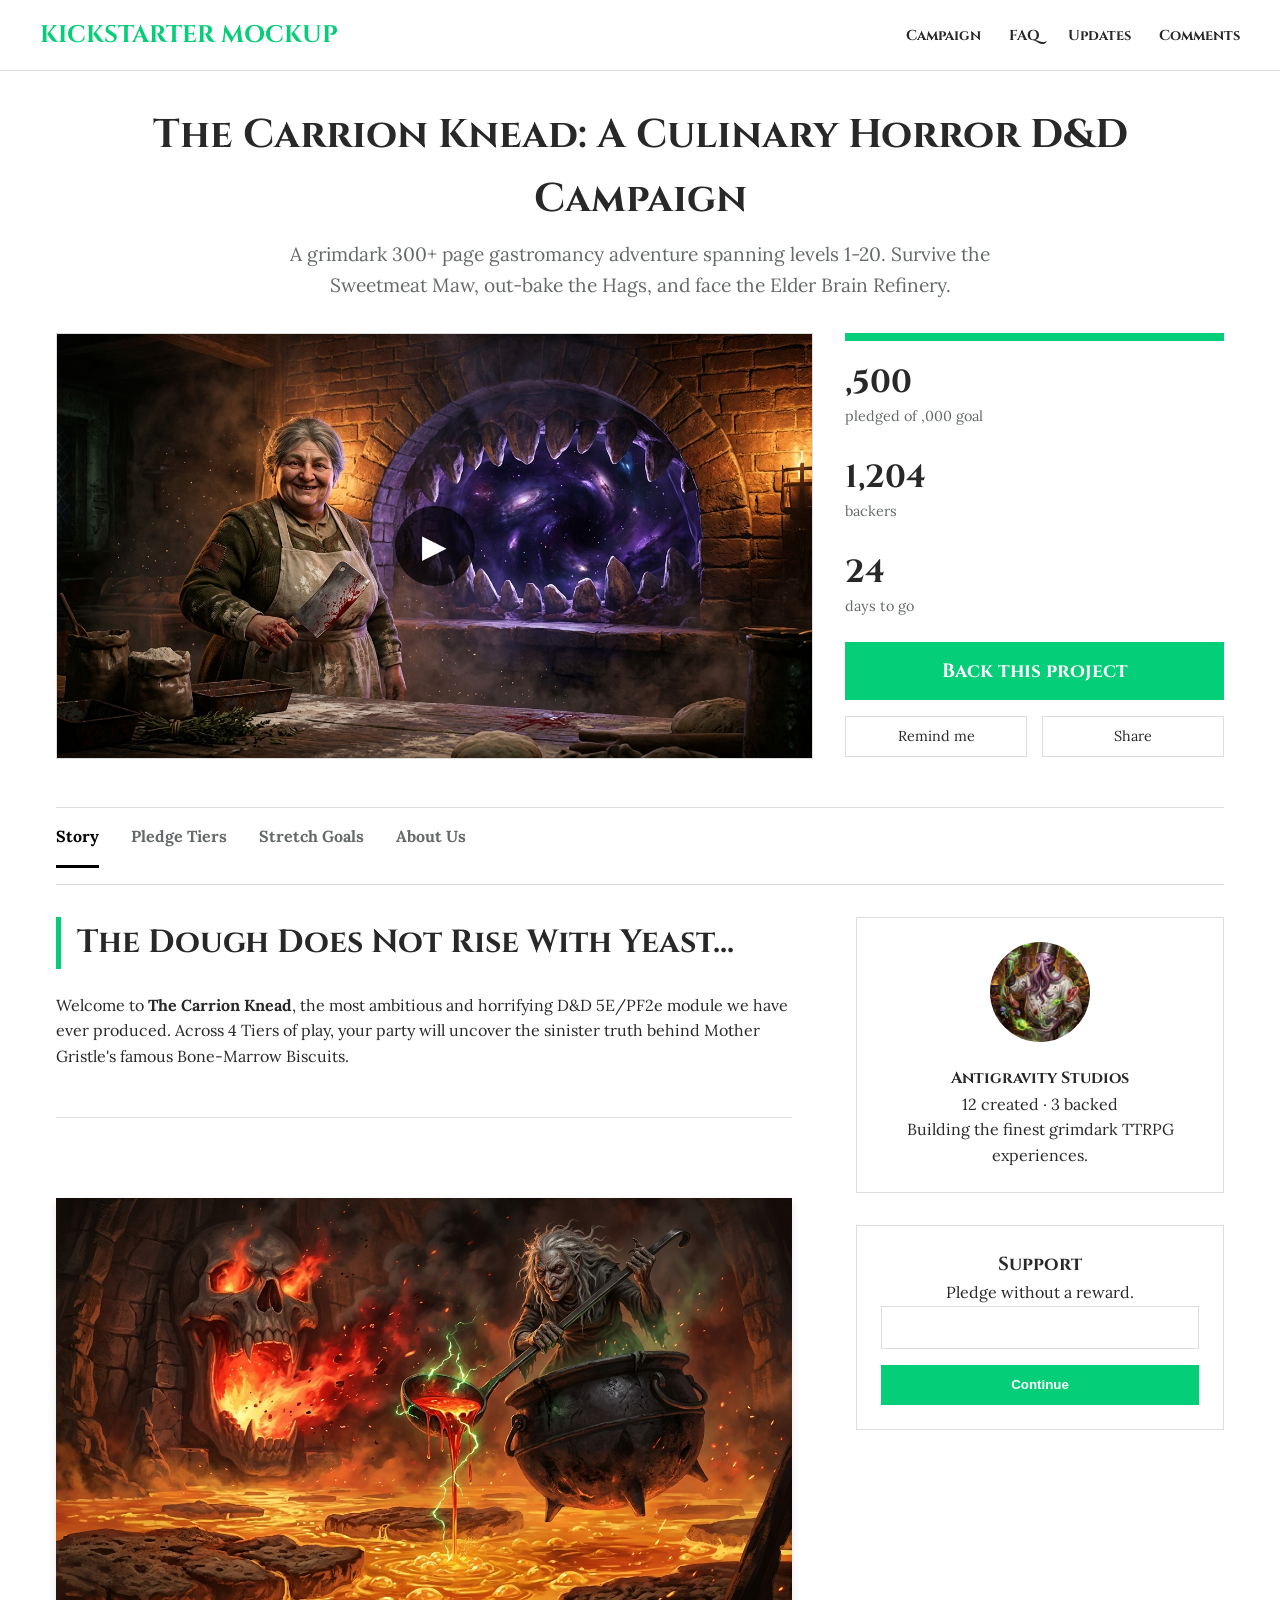
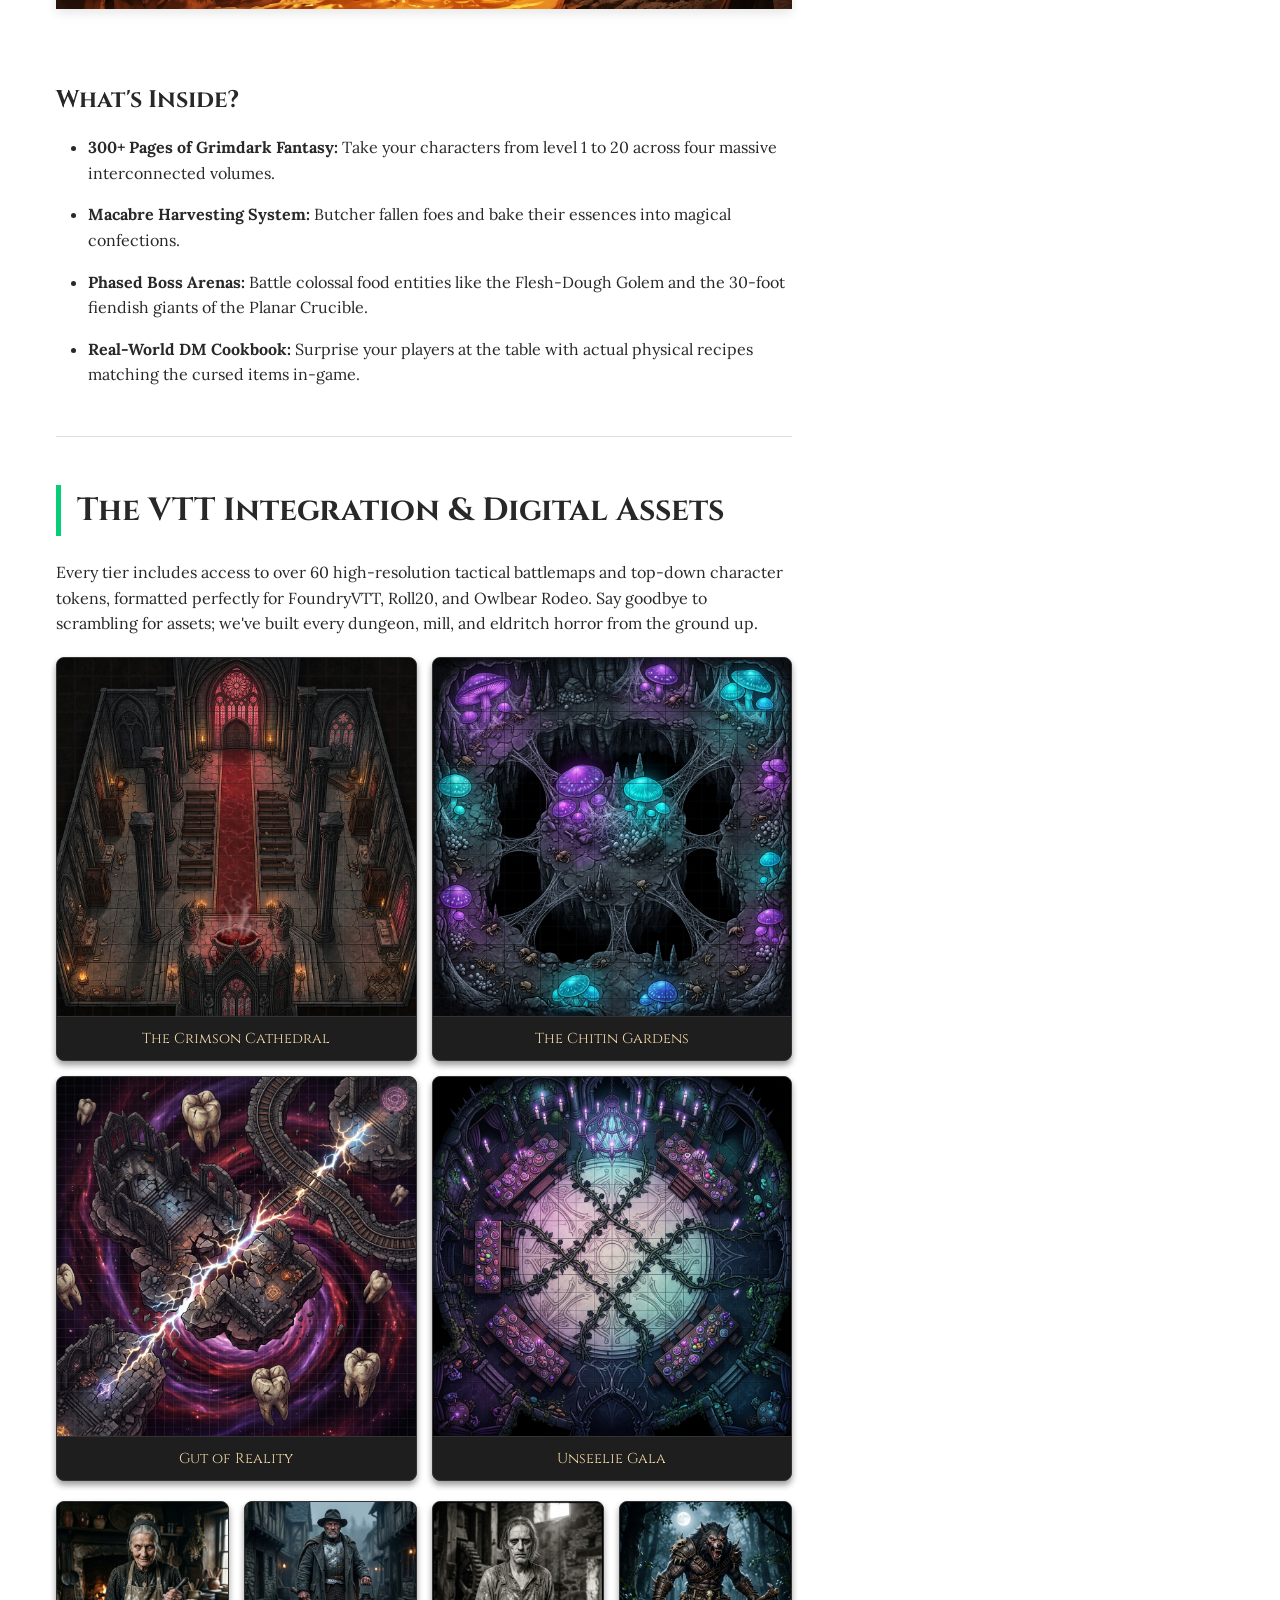
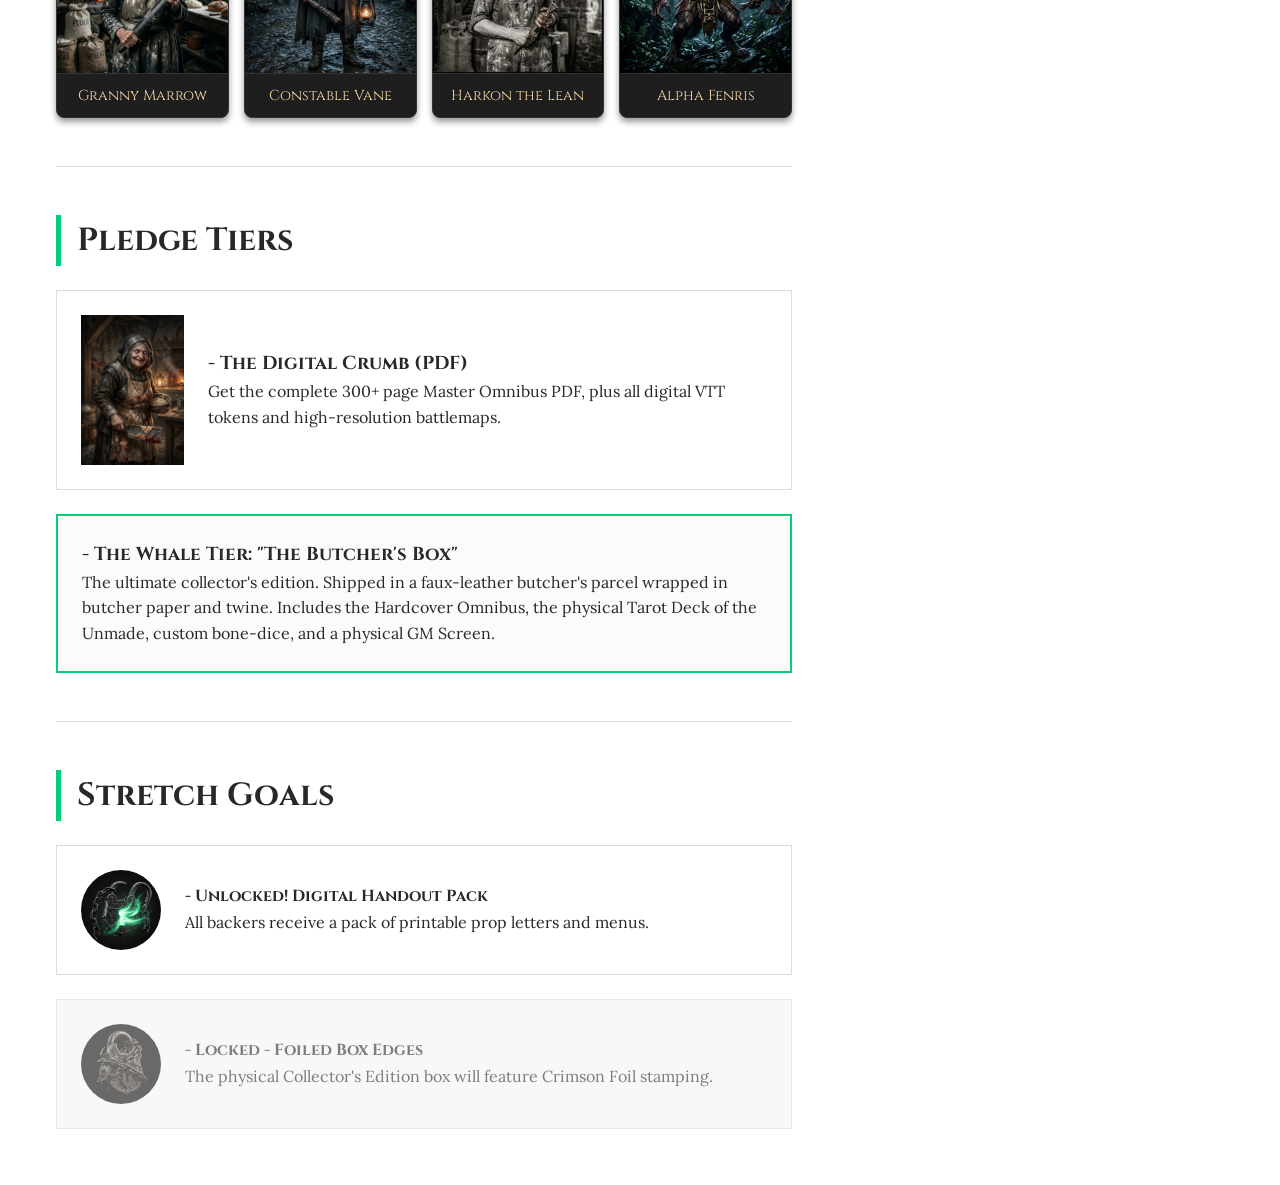
==== index.html @ c95f927c "Add VTT assets gallery and finalize Kickstarter mockup" ====
﻿<!DOCTYPE html>
<html lang="en">
<head>
    <meta charset="UTF-8">
    <meta name="viewport" content="width=device-width, initial-scale=1.0">
    <title>The Carrion Knead - Kickstarter</title>
    <link rel="stylesheet" href="styles.css">
    <link href="https://fonts.googleapis.com/css2?family=Cinzel:wght@700&family=Lora:ital,wght@0,400;0,700;1,400&display=swap" rel="stylesheet">
</head>
<body>
    <header class="ks-header">
        <div class="ks-nav">
            <span class="logo">KICKSTARTER MOCKUP</span>
            <div class="nav-links">
                <a href="#">Campaign</a>
                <a href="#">FAQ</a>
                <a href="#">Updates</a>
                <a href="#">Comments</a>
            </div>
        </div>
    </header>

    <main class="project-container">
        <section class="hero-section">
            <h1 class="project-title">The Carrion Knead: A Culinary Horror D&D Campaign</h1>
            <p class="project-subtitle">A grimdark 300+ page gastromancy adventure spanning levels 1-20. Survive the Sweetmeat Maw, out-bake the Hags, and face the Elder Brain Refinery.</p>
            
            <div class="hero-grid">
                <div class="video-placeholder">
                    <!-- The hero_banner acts as the video thumbnail -->
                    <div class="play-button">▶</div>
                </div>
                <div class="funding-stats">
                    <div class="stat-bar-container"><div class="stat-bar-fill"></div></div>
                    <h2>,500</h2>
                    <p class="pledged-text">pledged of ,000 goal</p>
                    
                    <h2>1,204</h2>
                    <p class="backers-text">backers</p>
                    
                    <h2>24</h2>
                    <p class="days-text">days to go</p>
                    
                    <button class="back-project-btn">Back this project</button>
                    
                    <div class="project-links">
                        <a href="#">Remind me</a>
                        <a href="#">Share</a>
                    </div>
                </div>
            </div>
        </section>

        <nav class="campaign-nav">
            <a href="#story" class="active">Story</a>
            <a href="#tiers">Pledge Tiers</a>
            <a href="#stretch-goals">Stretch Goals</a>
            <a href="#team">About Us</a>
        </nav>

        <section class="campaign-body" id="story">
            <div class="story-column">
                <h2 class="section-title">The Dough Does Not Rise With Yeast...</h2>
                <p>Welcome to <strong>The Carrion Knead</strong>, the most ambitious and horrifying D&D 5E/PF2e module we have ever produced. Across 4 Tiers of play, your party will uncover the sinister truth behind Mother Gristle's famous Bone-Marrow Biscuits.</p>
                
                <div class="divider"></div>
                
                <img src="assets/t3_granny_marrow_skull_oven.jpg" alt="Granny Marrow Skull Oven" class="campaign-image">
                
                <h3 class="subsection-title">What's Inside?</h3>
                <ul class="feature-list">
                    <li><strong>300+ Pages of Grimdark Fantasy:</strong> Take your characters from level 1 to 20 across four massive interconnected volumes.</li>
                    <li><strong>Macabre Harvesting System:</strong> Butcher fallen foes and bake their essences into magical confections.</li>
                    <li><strong>Phased Boss Arenas:</strong> Battle colossal food entities like the Flesh-Dough Golem and the 30-foot fiendish giants of the Planar Crucible.</li>
                    <li><strong>Real-World DM Cookbook:</strong> Surprise your players at the table with actual physical recipes matching the cursed items in-game.</li>
                </ul>

                
                <div class="divider"></div>
                
                <h2 class="section-title" id="vtt-assets">The VTT Integration & Digital Assets</h2>
                <p>Every tier includes access to over 60 high-resolution tactical battlemaps and top-down character tokens, formatted perfectly for FoundryVTT, Roll20, and Owlbear Rodeo. Say goodbye to scrambling for assets; we've built every dungeon, mill, and eldritch horror from the ground up.</p>
                
                <div class="vtt-gallery">
                    <div class="vtt-item">
                        <img src="assets/vtt_crimson_cathedral_battlemap.jpg" alt="Crimson Cathedral Map">
                        <p class="vtt-caption">The Crimson Cathedral</p>
                    </div>
                    <div class="vtt-item">
                        <img src="assets/vtt_chitin_gardens_battlemap.jpg" alt="Chitin Gardens Map">
                        <p class="vtt-caption">The Chitin Gardens</p>
                    </div>
                    <div class="vtt-item">
                        <img src="assets/vtt_gut_of_reality_map.jpg" alt="Gut of Reality Map">
                        <p class="vtt-caption">Gut of Reality</p>
                    </div>
                    <div class="vtt-item">
                        <img src="assets/vtt_unseelie_gala_map.jpg" alt="Unseelie Gala Map">
                        <p class="vtt-caption">Unseelie Gala</p>
                    </div>
                </div>
                
                <div class="vtt-gallery token-gallery">
                    <div class="vtt-item">
                        <img src="assets/vtt_token_granny_marrow.jpg" alt="Granny Marrow Token">
                        <p class="vtt-caption">Granny Marrow</p>
                    </div>
                    <div class="vtt-item">
                        <img src="assets/vtt_token_constable_vane.jpg" alt="Constable Vane Token">
                        <p class="vtt-caption">Constable Vane</p>
                    </div>
                    <div class="vtt-item">
                        <img src="assets/vtt_token_harkon_the_lean.jpg" alt="Harkon the Lean Token">
                        <p class="vtt-caption">Harkon the Lean</p>
                    </div>
                    <div class="vtt-item">
                        <img src="assets/vtt_token_alpha_fenris.jpg" alt="Alpha Fenris Token">
                        <p class="vtt-caption">Alpha Fenris</p>
                    </div>
                </div>

                <div class="divider"></div>
                
                <h2 class="section-title" id="tiers">Pledge Tiers</h2>
                
                <div class="tier-card">
                    <img src="assets/portrait_mother_gristle.jpg" alt="Tier 1" class="tier-image">
                    <div class="tier-content">
                        <h3> - The Digital Crumb (PDF)</h3>
                        <p>Get the complete 300+ page Master Omnibus PDF, plus all digital VTT tokens and high-resolution battlemaps.</p>
                    </div>
                </div>

                <div class="tier-card premium-tier">
                    <div class="tier-content">
                        <h3> - The Whale Tier: "The Butcher's Box"</h3>
                        <p>The ultimate collector's edition. Shipped in a faux-leather butcher's parcel wrapped in butcher paper and twine. Includes the Hardcover Omnibus, the physical Tarot Deck of the Unmade, custom bone-dice, and a physical GM Screen.</p>
                    </div>
                </div>
                
                <div class="divider"></div>

                <h2 class="section-title" id="stretch-goals">Stretch Goals</h2>
                <div class="stretch-goal unlocked">
                    <img src="assets/icon_padlock_unlocked.jpg" alt="Unlocked" class="sg-icon">
                    <div class="sg-text">
                        <h4> - Unlocked! Digital Handout Pack</h4>
                        <p>All backers receive a pack of printable prop letters and menus.</p>
                    </div>
                </div>
                <div class="stretch-goal locked">
                    <img src="assets/icon_padlock_locked.jpg" alt="Locked" class="sg-icon">
                    <div class="sg-text">
                        <h4> - Locked - Foiled Box Edges</h4>
                        <p>The physical Collector's Edition box will feature Crimson Foil stamping.</p>
                    </div>
                </div>

            </div>
            <div class="sidebar">
                <div class="creator-card">
                    <img src="assets/portrait_chef_qorlax.jpg" alt="Creator" class="creator-avatar">
                    <h4>Antigravity Studios</h4>
                    <p>12 created · 3 backed</p>
                    <p>Building the finest grimdark TTRPG experiences.</p>
                </div>
                <div class="support-card">
                    <h3>Support</h3>
                    <p>Pledge without a reward.</p>
                    <input type="text" placeholder="">
                    <button class="small-btn">Continue</button>
                </div>
            </div>
        </section>
    </main>
</body>
</html>
---- styles.css ----
:root {
    --ks-green: #05ce78;
    --ks-green-hover: #03a860;
    --text-main: #282828;
    --text-muted: #656969;
    --bg-light: #fbfbfa;
    --border-color: #dcdedd;
}

* {
    box-sizing: border-box;
    margin: 0;
    padding: 0;
}

body {
    font-family: 'Lora', serif;
    color: var(--text-main);
    background-color: #ffffff;
    line-height: 1.6;
}

h1, h2, h3, h4, .logo, .ks-nav a, .back-project-btn {
    font-family: 'Cinzel', serif;
}

/* Header */
.ks-header {
    border-bottom: 1px solid var(--border-color);
    padding: 1rem 2rem;
    background: #fff;
    position: sticky;
    top: 0;
    z-index: 100;
}

.ks-nav {
    display: flex;
    justify-content: space-between;
    align-items: center;
    max-width: 1200px;
    margin: 0 auto;
}

.logo {
    font-size: 1.5rem;
    font-weight: 700;
    color: var(--ks-green);
}

.nav-links a {
    text-decoration: none;
    color: var(--text-main);
    margin-left: 1.5rem;
    font-size: 0.9rem;
    font-weight: bold;
}

/* Project Hero */
.project-container {
    max-width: 1200px;
    margin: 2rem auto;
    padding: 0 1rem;
}

.project-title {
    font-size: 2.5rem;
    text-align: center;
    margin-bottom: 0.5rem;
}

.project-subtitle {
    font-size: 1.2rem;
    text-align: center;
    color: var(--text-muted);
    margin-bottom: 2rem;
    max-width: 800px;
    margin-left: auto;
    margin-right: auto;
}

.hero-grid {
    display: grid;
    grid-template-columns: 2fr 1fr;
    gap: 2rem;
    margin-bottom: 3rem;
}

.video-placeholder {
    background-image: url('assets/hero_banner_gristle.jpg');
    background-size: cover;
    background-position: center 20%;
    aspect-ratio: 16/9;
    position: relative;
    border: 1px solid var(--border-color);
}

.play-button {
    position: absolute;
    top: 50%;
    left: 50%;
    transform: translate(-50%, -50%);
    background: rgba(0,0,0,0.7);
    color: white;
    width: 80px;
    height: 80px;
    border-radius: 50%;
    display: flex;
    justify-content: center;
    align-items: center;
    font-size: 2rem;
    cursor: pointer;
}

.stat-bar-container {
    width: 100%;
    height: 8px;
    background: #e6e6e6;
    margin-bottom: 1rem;
}

.stat-bar-fill {
    width: 100%;
    height: 100%;
    background: var(--ks-green);
}

.funding-stats h2 {
    font-size: 2rem;
    margin-bottom: -0.2rem;
}

.funding-stats p {
    color: var(--text-muted);
    margin-bottom: 1.5rem;
    font-size: 0.9rem;
}

.back-project-btn {
    width: 100%;
    padding: 1rem;
    background: var(--ks-green);
    color: white;
    border: none;
    font-size: 1.2rem;
    font-weight: bold;
    cursor: pointer;
    margin-bottom: 1rem;
    transition: background 0.2s;
}

.back-project-btn:hover {
    background: var(--ks-green-hover);
}

.project-links {
    display: flex;
    justify-content: space-between;
}
.project-links a {
    padding: 0.5rem 1rem;
    border: 1px solid var(--border-color);
    text-decoration: none;
    color: var(--text-main);
    font-size: 0.9rem;
    width: 48%;
    text-align: center;
}

/* Campaign Body */
.campaign-nav {
    border-top: 1px solid var(--border-color);
    border-bottom: 1px solid var(--border-color);
    padding: 1rem 0;
    margin-bottom: 2rem;
    display: flex;
    gap: 2rem;
}

.campaign-nav a {
    text-decoration: none;
    color: var(--text-muted);
    font-weight: bold;
    font-size: 1rem;
}

.campaign-nav a.active {
    color: black;
    border-bottom: 3px solid black;
    padding-bottom: 1rem;
}

.campaign-body {
    display: grid;
    grid-template-columns: 2fr 1fr;
    gap: 4rem;
}

.section-title {
    font-size: 2rem;
    margin-bottom: 1.5rem;
    border-left: 5px solid var(--ks-green);
    padding-left: 1rem;
}

.subsection-title {
    font-size: 1.5rem;
    margin: 2rem 0 1rem;
}

.campaign-image {
    width: 100%;
    margin: 2rem 0;
    box-shadow: 0 4px 10px rgba(0,0,0,0.1);
}

.divider {
    height: 1px;
    background: var(--border-color);
    margin: 3rem 0;
}

.feature-list {
    margin-left: 2rem;
    margin-bottom: 2rem;
}
.feature-list li {
    margin-bottom: 1rem;
}

/* Tiers and Goals */
.tier-card, .stretch-goal {
    border: 1px solid var(--border-color);
    padding: 1.5rem;
    margin-bottom: 1.5rem;
    display: flex;
    gap: 1.5rem;
    align-items: center;
}

.premium-tier {
    border: 2px solid var(--ks-green);
    background: var(--bg-light);
}

.tier-image {
    width: 150px;
    height: 150px;
    object-fit: cover;
}

.sg-icon {
    width: 80px;
    height: 80px;
    object-fit: cover;
    border-radius: 50%;
}

.stretch-goal.locked {
    opacity: 0.6;
    background: #f5f5f5;
}

/* Sidebar */
.creator-card, .support-card {
    border: 1px solid var(--border-color);
    padding: 1.5rem;
    margin-bottom: 2rem;
    text-align: center;
}

.creator-avatar {
    width: 100px;
    height: 100px;
    border-radius: 50%;
    object-fit: cover;
    margin-bottom: 1rem;
}

.support-card input {
    width: 100%;
    padding: 0.8rem;
    margin-bottom: 1rem;
    border: 1px solid var(--border-color);
}

.small-btn {
    width: 100%;
    padding: 0.8rem;
    background: var(--ks-green);
    color: white;
    border: none;
    font-weight: bold;
    cursor: pointer;
}
.vtt-gallery {
    display: grid;
    grid-template-columns: repeat(2, 1fr);
    gap: 15px;
    margin-top: 20px;
    margin-bottom: 20px;
}

.token-gallery {
    grid-template-columns: repeat(4, 1fr);
}

.vtt-item {
    background: #1e1e1e;
    border: 1px solid #333;
    border-radius: 8px;
    overflow: hidden;
    text-align: center;
    box-shadow: 0 4px 6px rgba(0, 0, 0, 0.4);
}

.vtt-item img {
    width: 100%;
    height: auto;
    display: block;
    border-bottom: 1px solid #333;
    transition: transform 0.3s ease;
}

.vtt-item:hover img {
    transform: scale(1.05);
}

.vtt-caption {
    padding: 10px;
    font-size: 0.9em;
    color: #f4d9a6;
    margin: 0;
    font-family: 'Cinzel', serif;
}
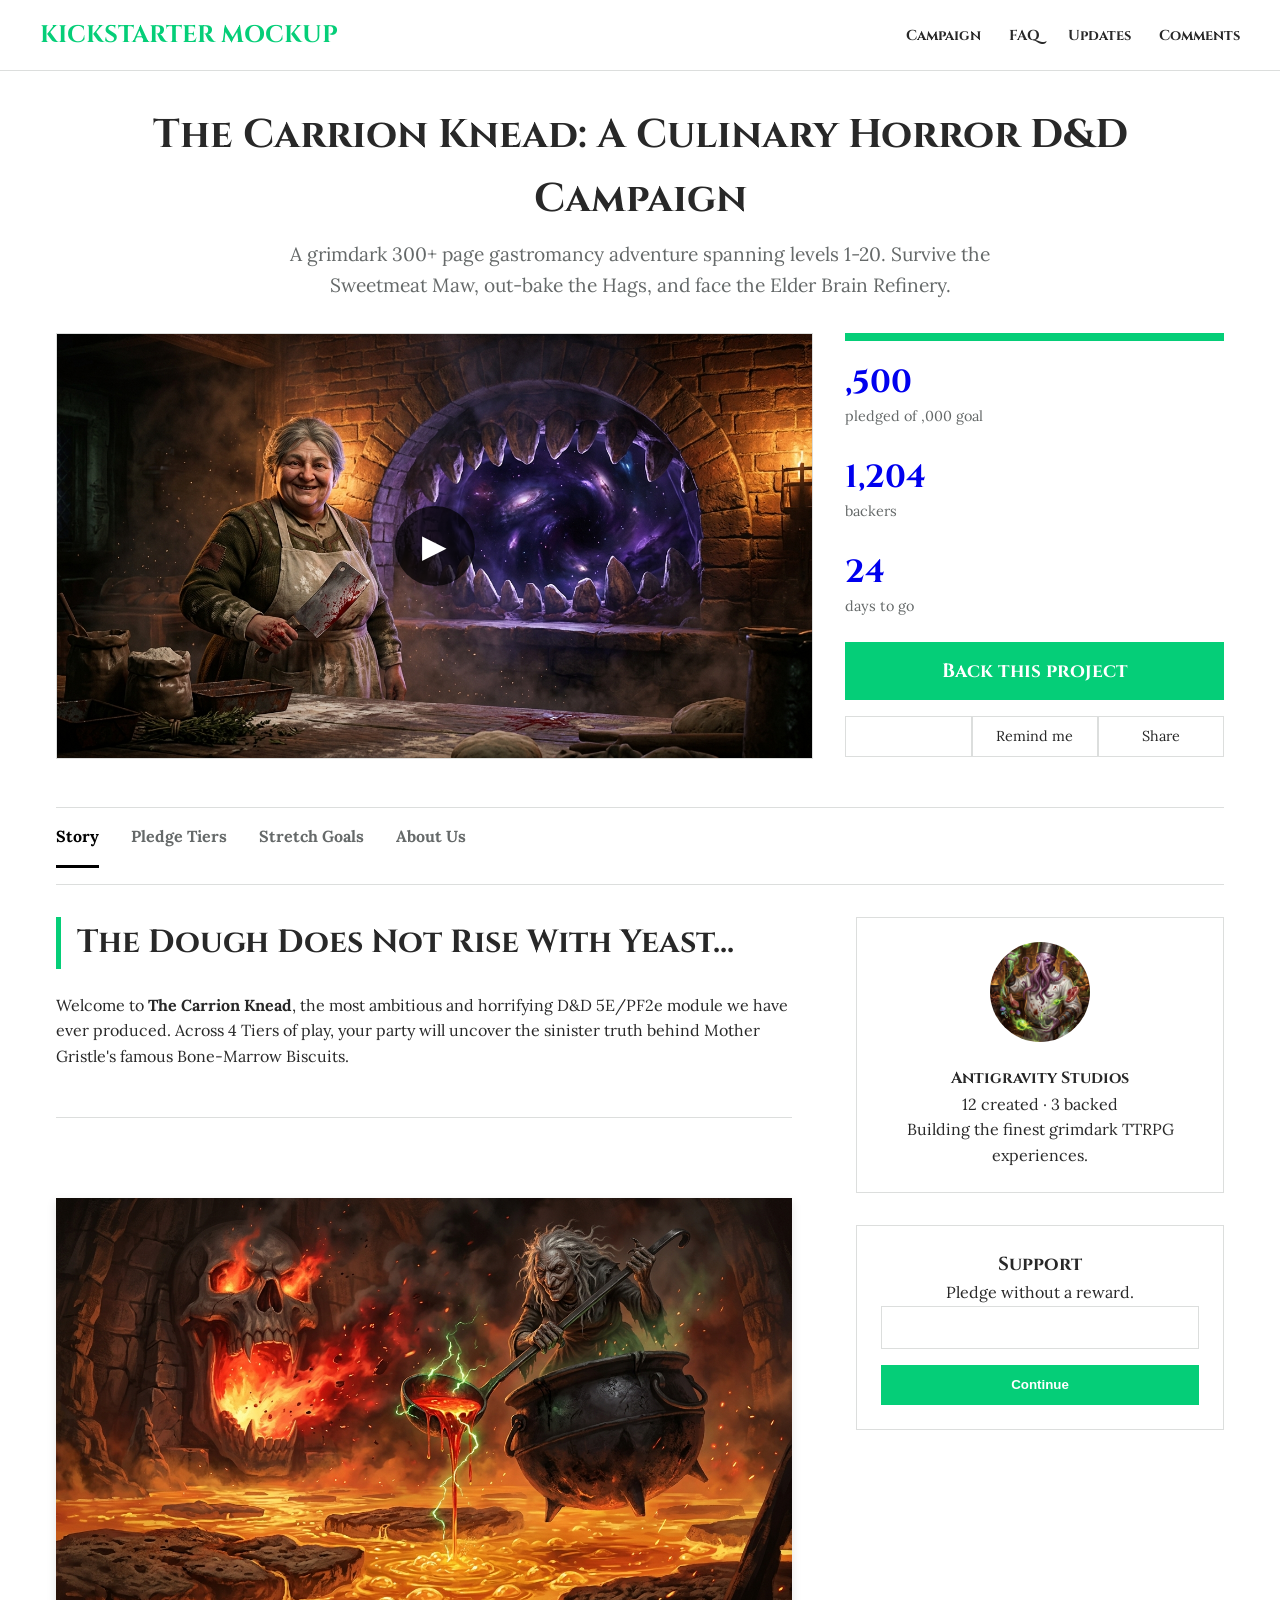
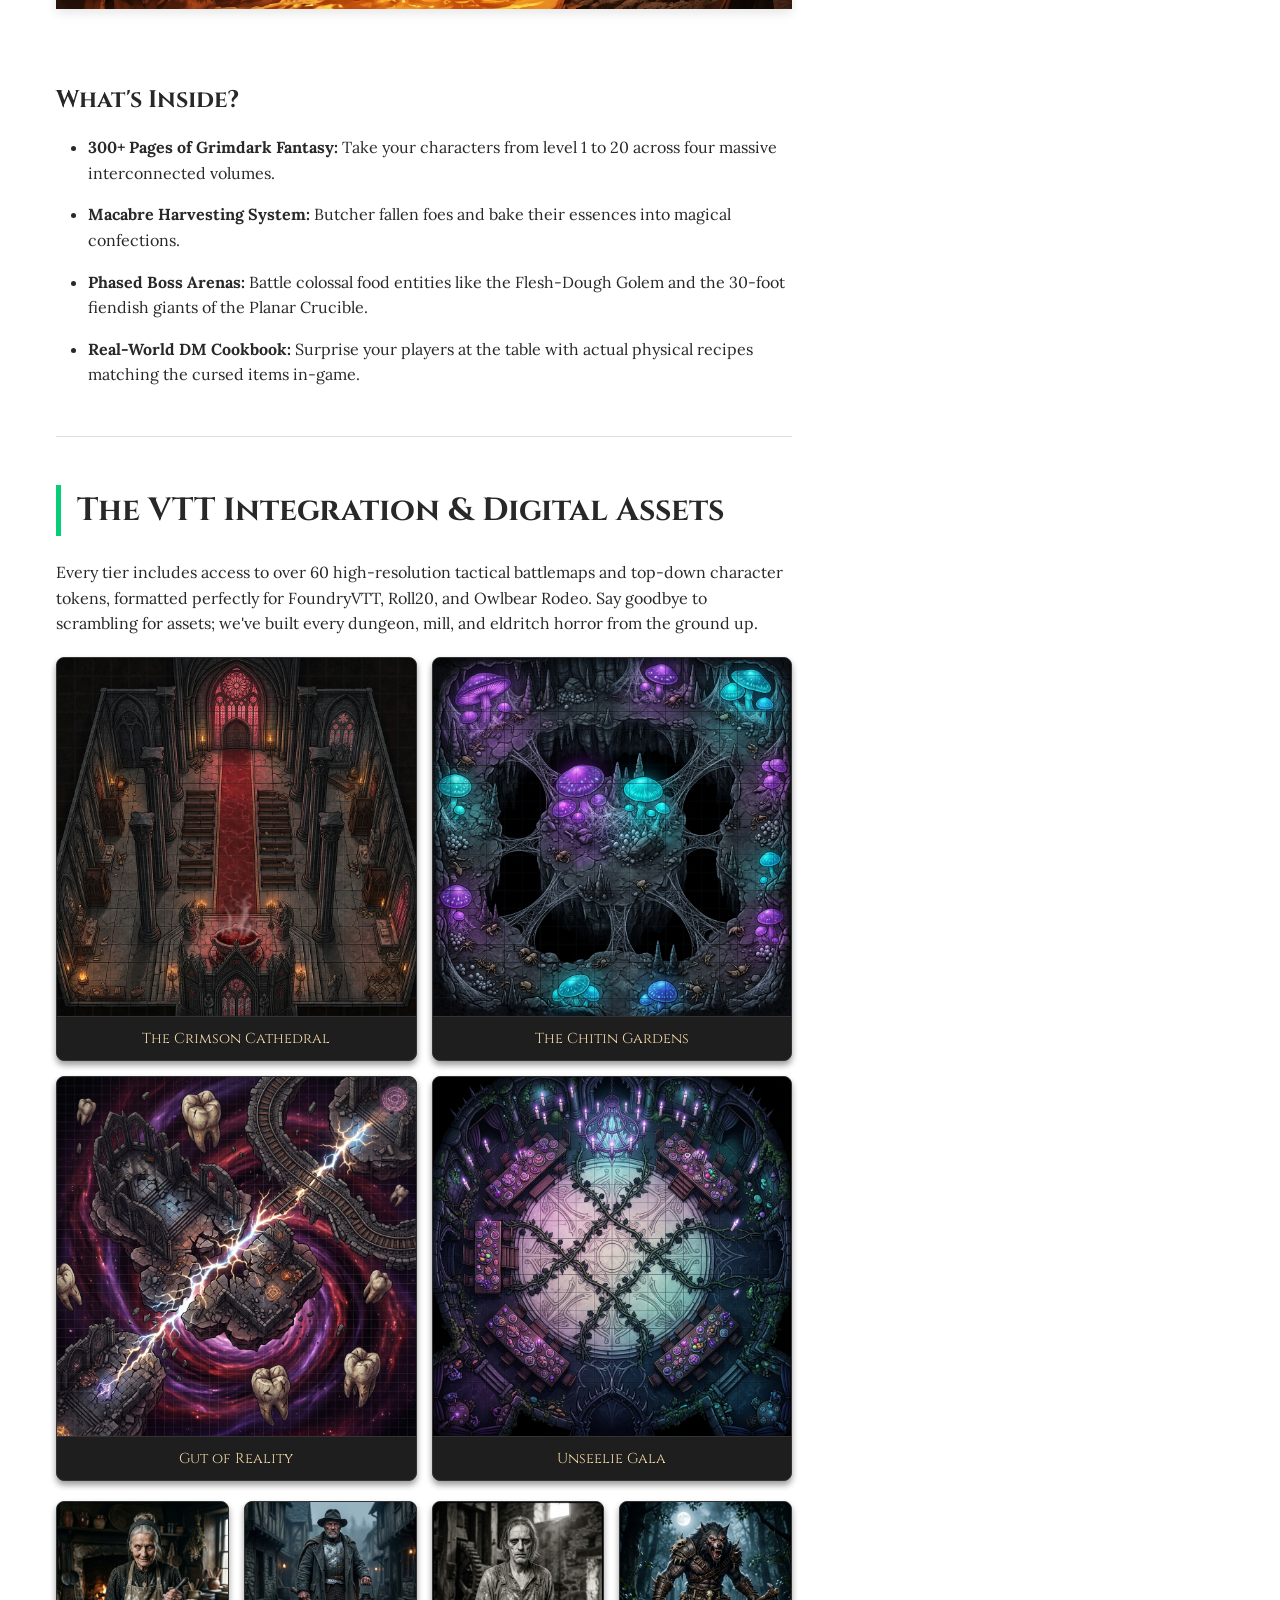
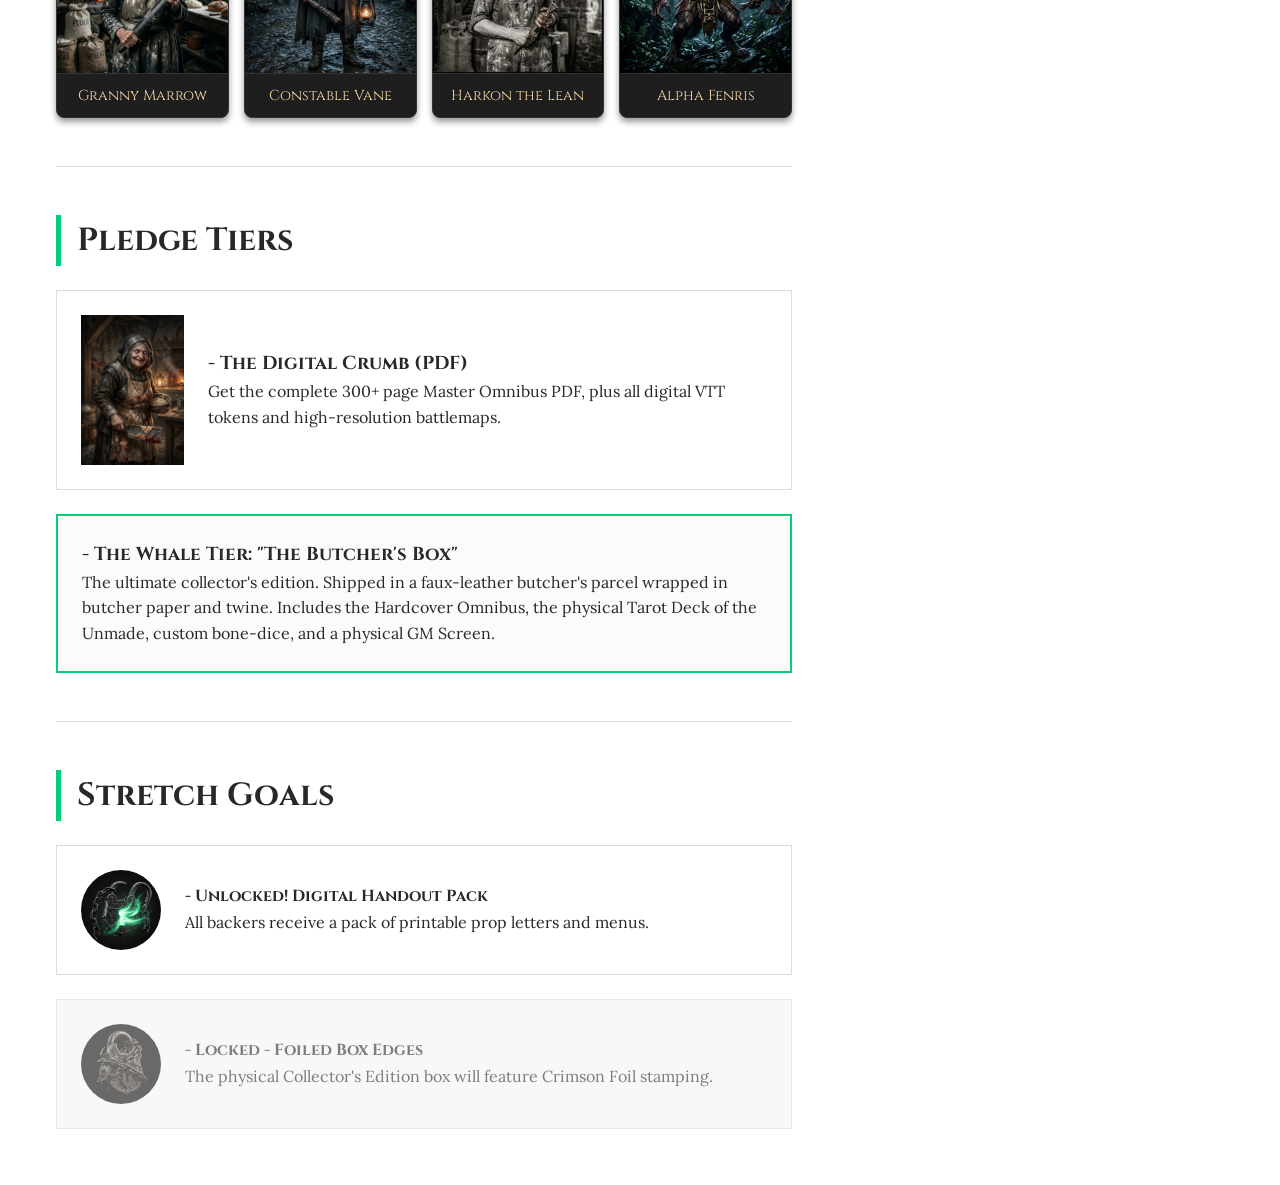
==== commit 9739f4b4: "Add animated web-based pitch trailer" ====
--- a/index.html
+++ b/index.html
@@ -26,7 +26,7 @@
             <p class="project-subtitle">A grimdark 300+ page gastromancy adventure spanning levels 1-20. Survive the Sweetmeat Maw, out-bake the Hags, and face the Elder Brain Refinery.</p>
             
             <div class="hero-grid">
-                <div class="video-placeholder">
+                <a href="trailer.html" style="text-decoration:none;"><div class="video-placeholder">
                     <!-- The hero_banner acts as the video thumbnail -->
                     <div class="play-button">▶</div>
                 </div>
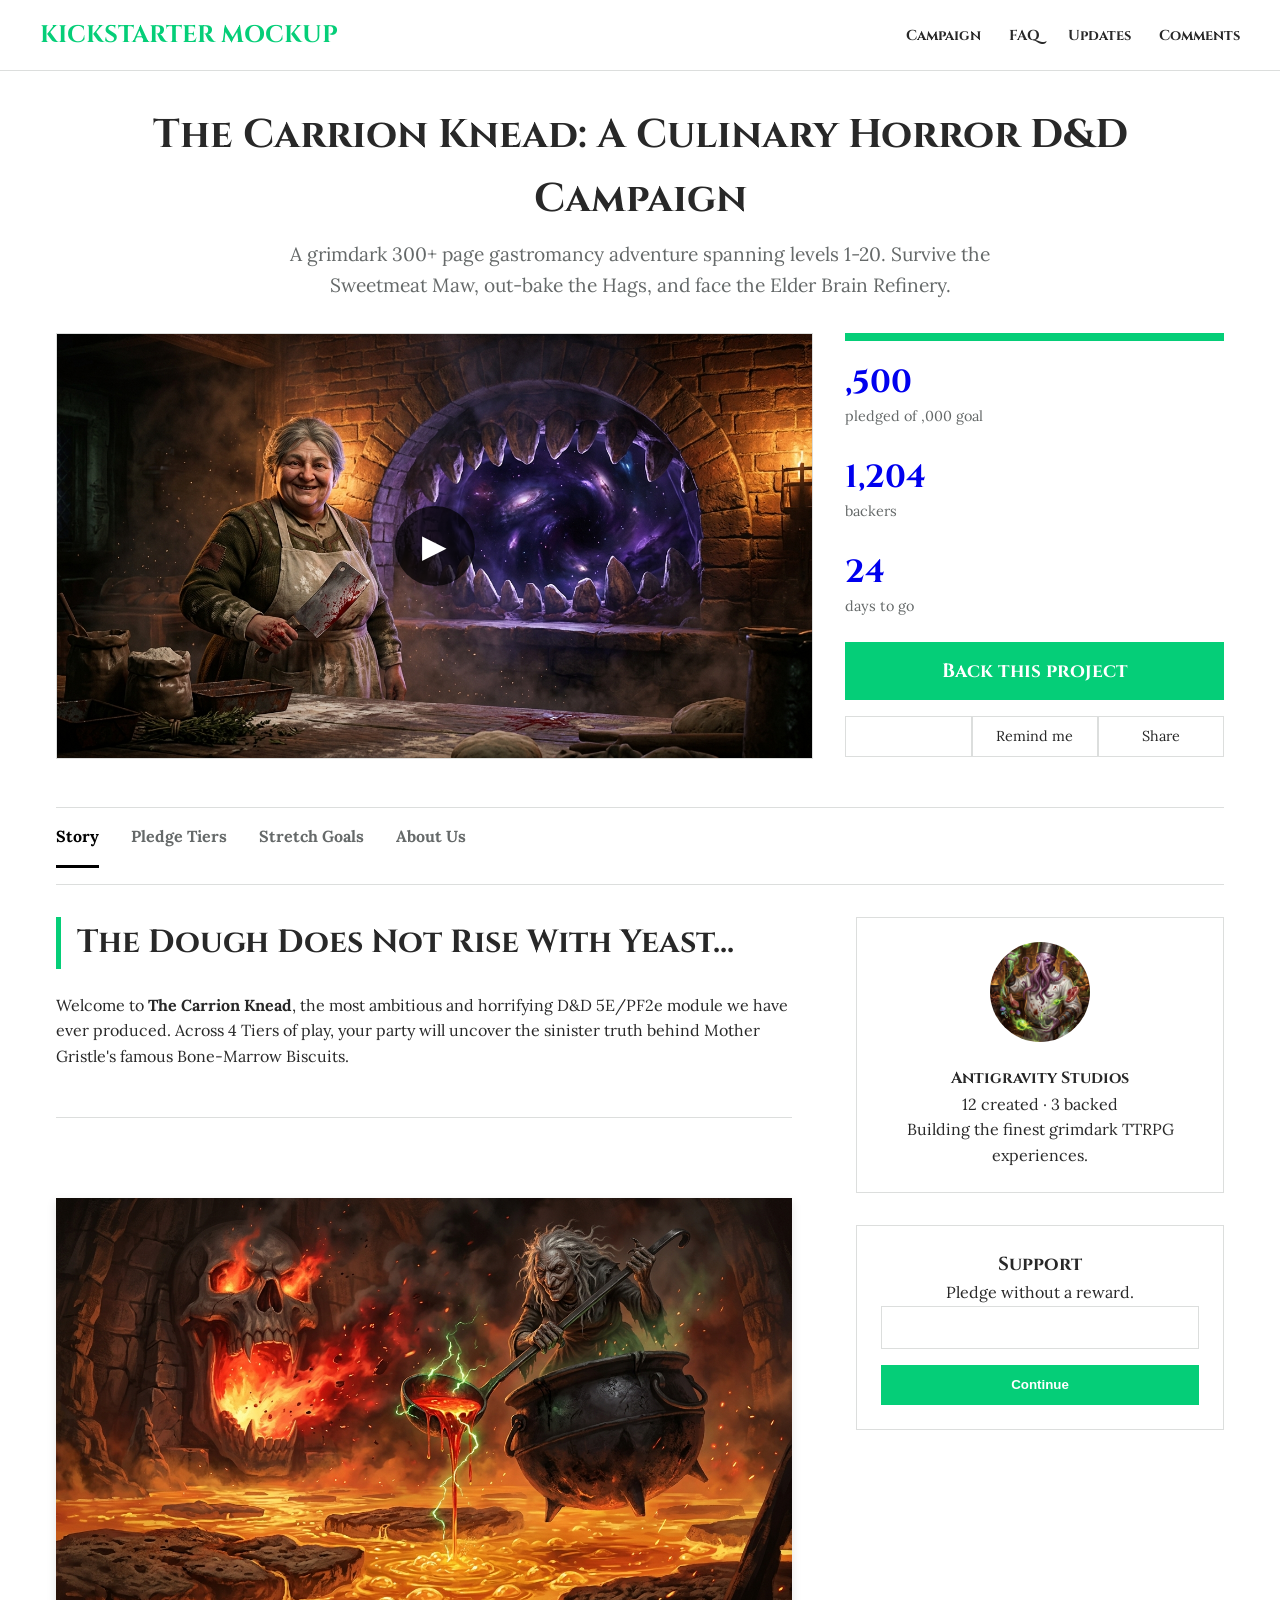
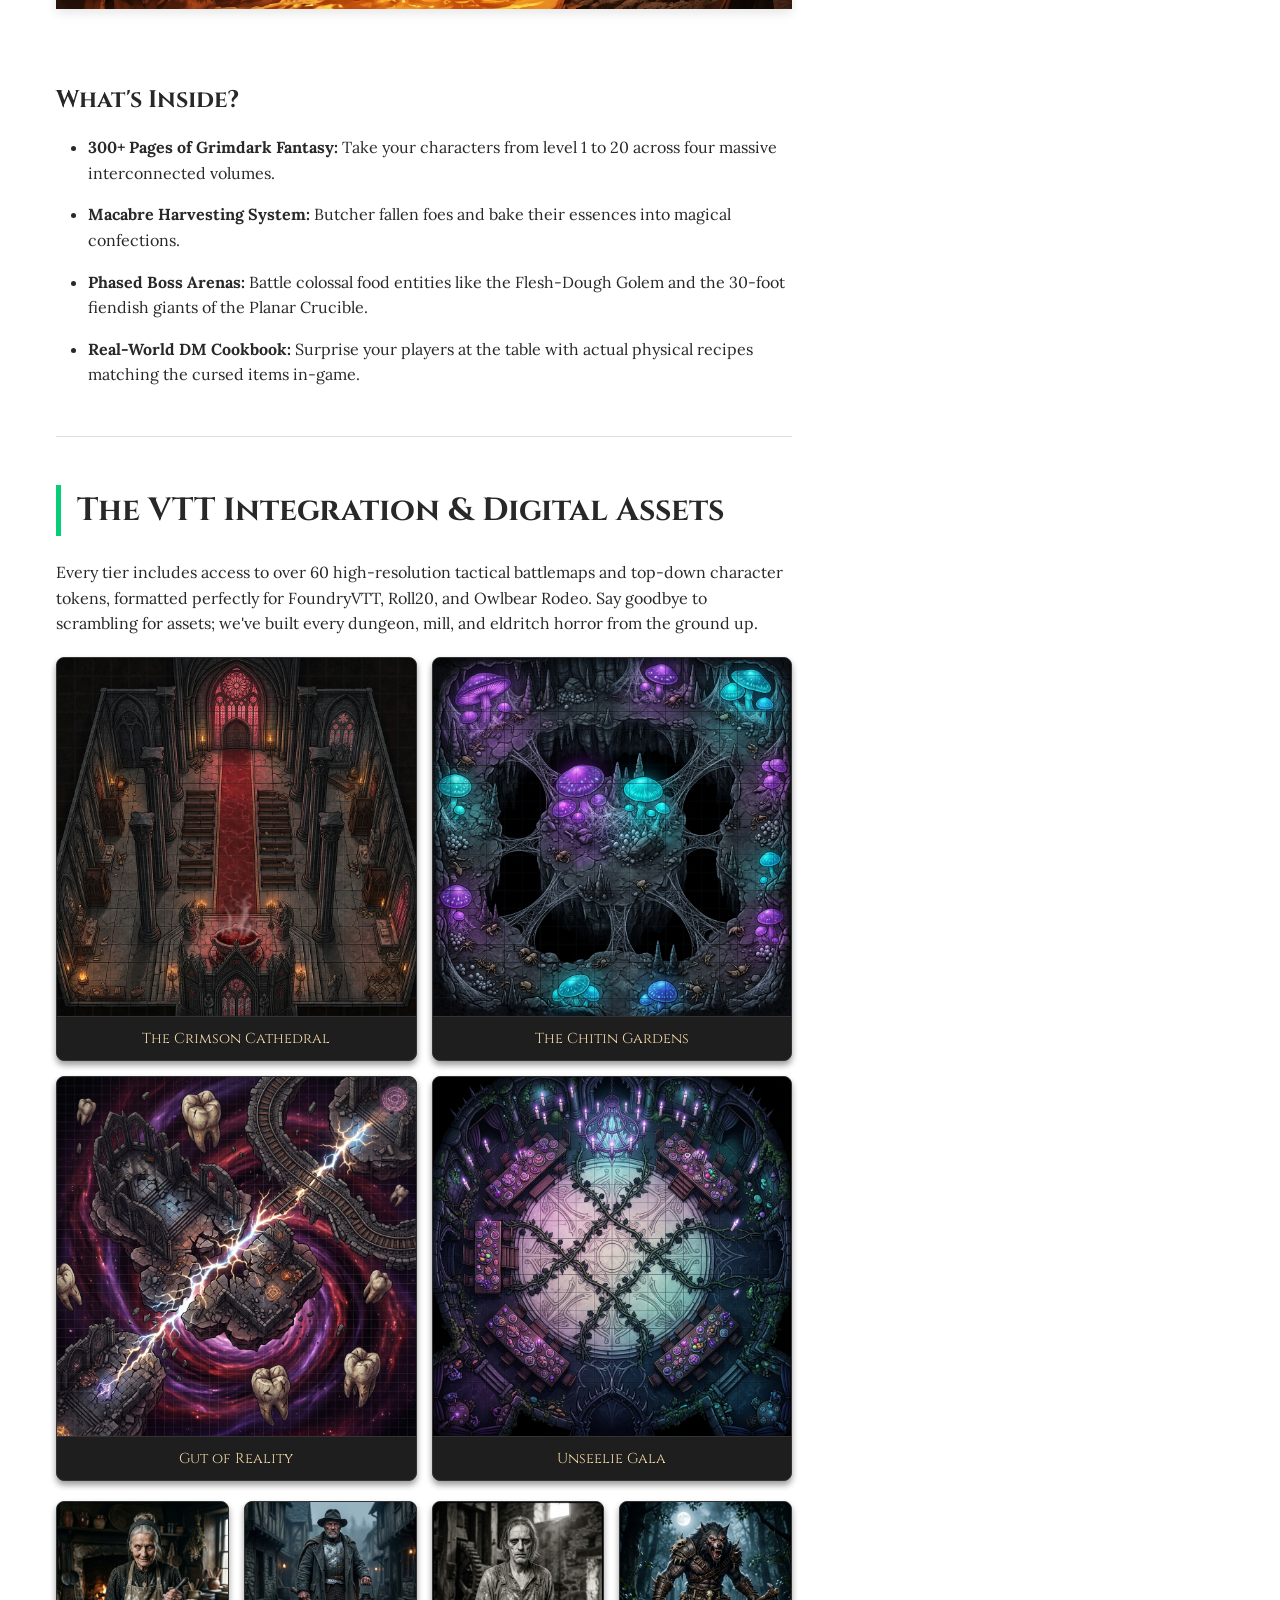
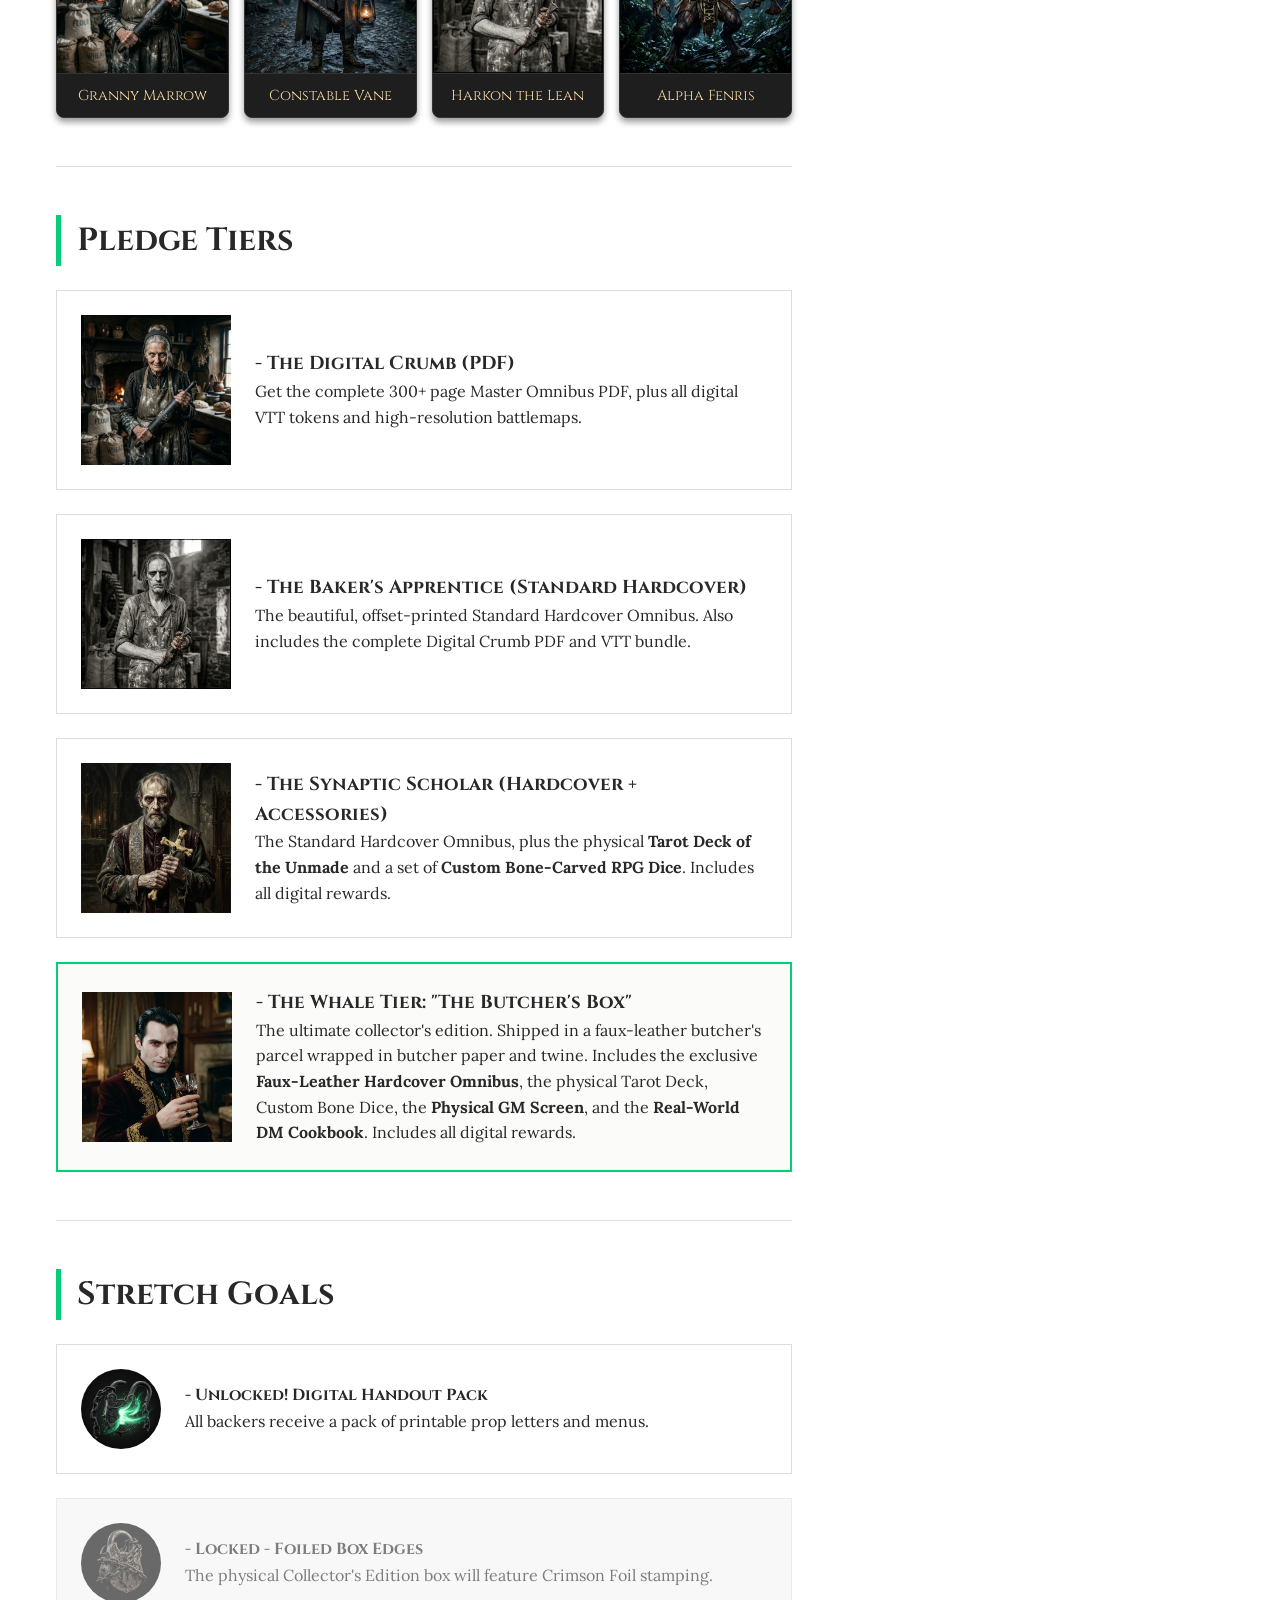
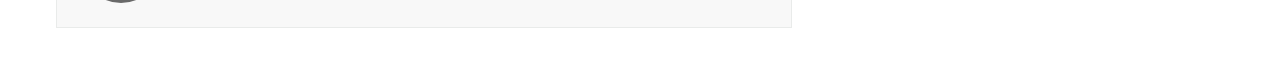
==== commit ca1bd891: "Flesh out physical reward tiers and associate token art" ====
--- a/index.html
+++ b/index.html
@@ -124,17 +124,34 @@
                 <h2 class="section-title" id="tiers">Pledge Tiers</h2>
                 
                 <div class="tier-card">
-                    <img src="assets/portrait_mother_gristle.jpg" alt="Tier 1" class="tier-image">
+                    <img src="assets/vtt_token_granny_marrow.jpg" alt="Tier 1" class="tier-image">
                     <div class="tier-content">
                         <h3> - The Digital Crumb (PDF)</h3>
                         <p>Get the complete 300+ page Master Omnibus PDF, plus all digital VTT tokens and high-resolution battlemaps.</p>
                     </div>
                 </div>
 
+                <div class="tier-card">
+                    <img src="assets/vtt_token_harkon_the_lean.jpg" alt="Tier 2" class="tier-image">
+                    <div class="tier-content">
+                        <h3> - The Baker's Apprentice (Standard Hardcover)</h3>
+                        <p>The beautiful, offset-printed Standard Hardcover Omnibus. Also includes the complete Digital Crumb PDF and VTT bundle.</p>
+                    </div>
+                </div>
+
+                <div class="tier-card">
+                    <img src="assets/vtt_token_father_theobald.jpg" alt="Tier 3" class="tier-image">
+                    <div class="tier-content">
+                        <h3> - The Synaptic Scholar (Hardcover + Accessories)</h3>
+                        <p>The Standard Hardcover Omnibus, plus the physical <strong>Tarot Deck of the Unmade</strong> and a set of <strong>Custom Bone-Carved RPG Dice</strong>. Includes all digital rewards.</p>
+                    </div>
+                </div>
+
                 <div class="tier-card premium-tier">
+                    <img src="assets/vtt_token_baron_cassian_vael.jpg" alt="Tier 4" class="tier-image">
                     <div class="tier-content">
                         <h3> - The Whale Tier: "The Butcher's Box"</h3>
-                        <p>The ultimate collector's edition. Shipped in a faux-leather butcher's parcel wrapped in butcher paper and twine. Includes the Hardcover Omnibus, the physical Tarot Deck of the Unmade, custom bone-dice, and a physical GM Screen.</p>
+                        <p>The ultimate collector's edition. Shipped in a faux-leather butcher's parcel wrapped in butcher paper and twine. Includes the exclusive <strong>Faux-Leather Hardcover Omnibus</strong>, the physical Tarot Deck, Custom Bone Dice, the <strong>Physical GM Screen</strong>, and the <strong>Real-World DM Cookbook</strong>. Includes all digital rewards.</p>
                     </div>
                 </div>
                 
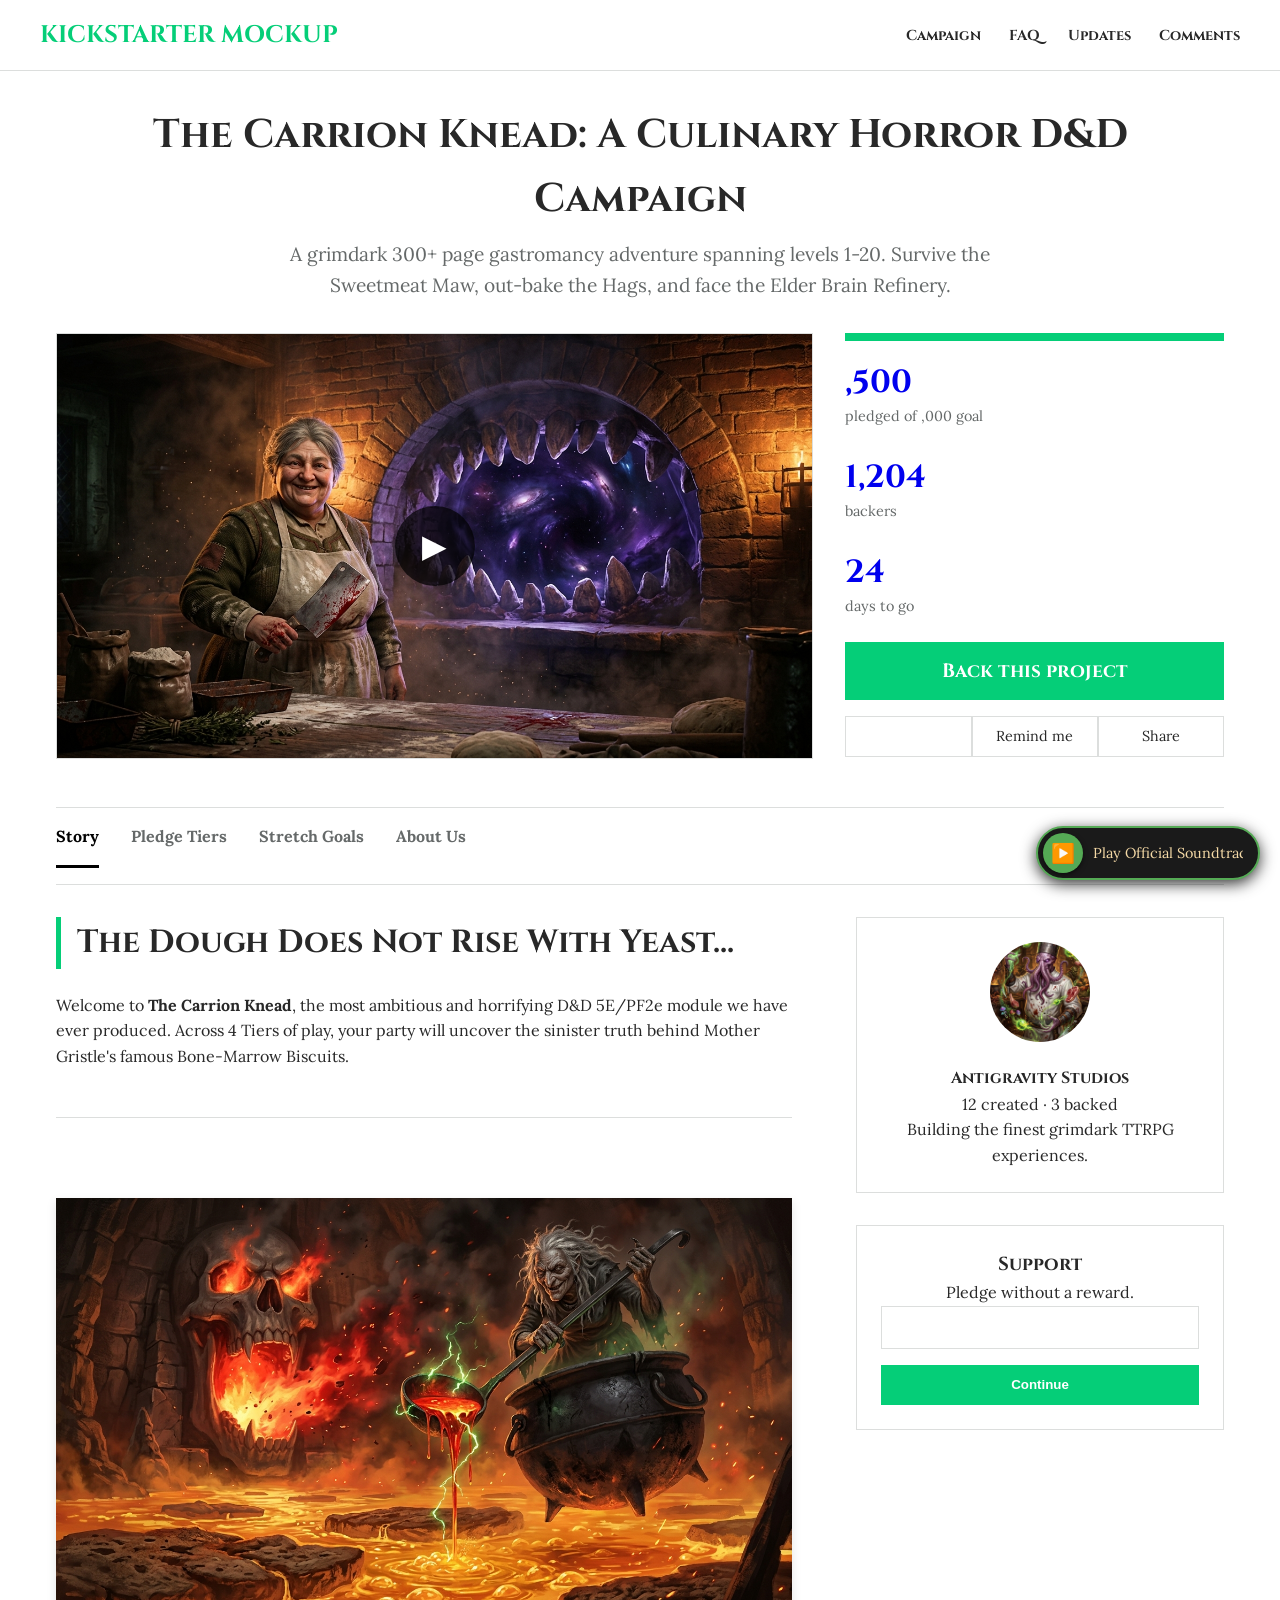
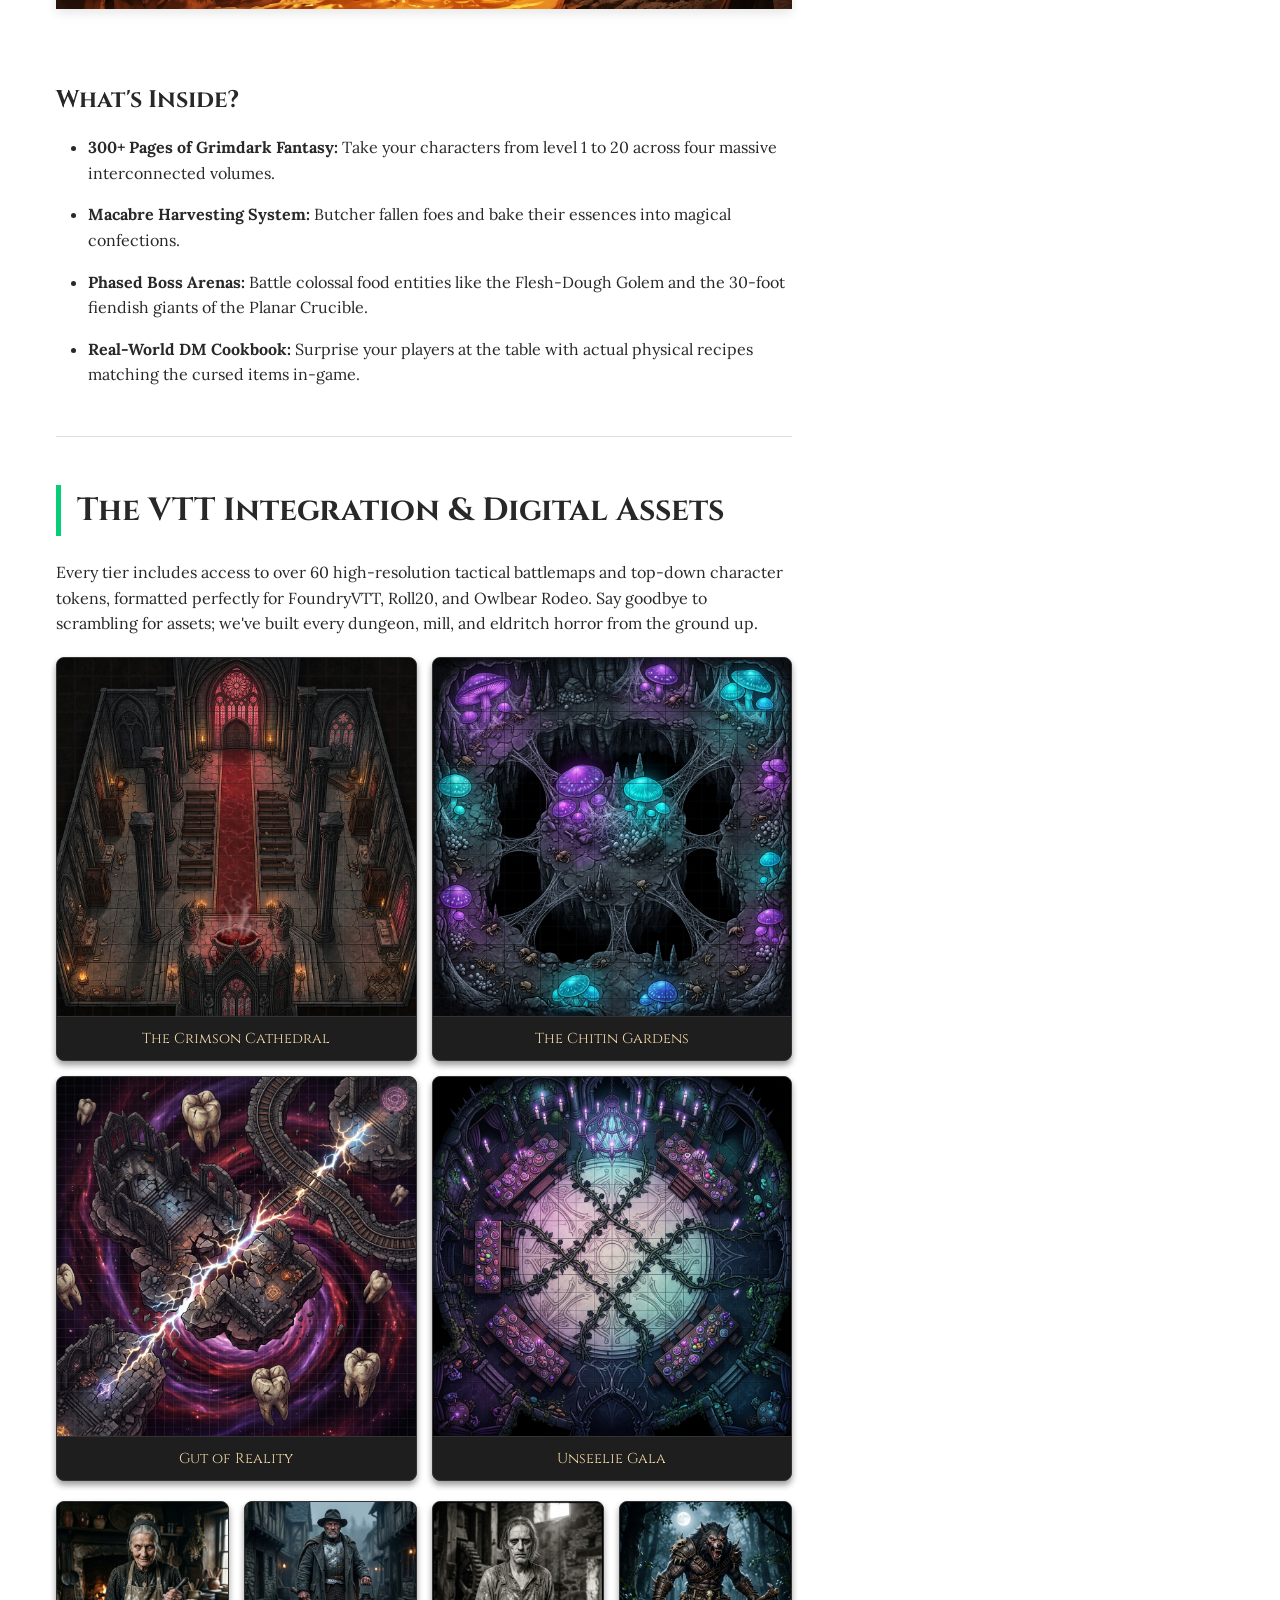
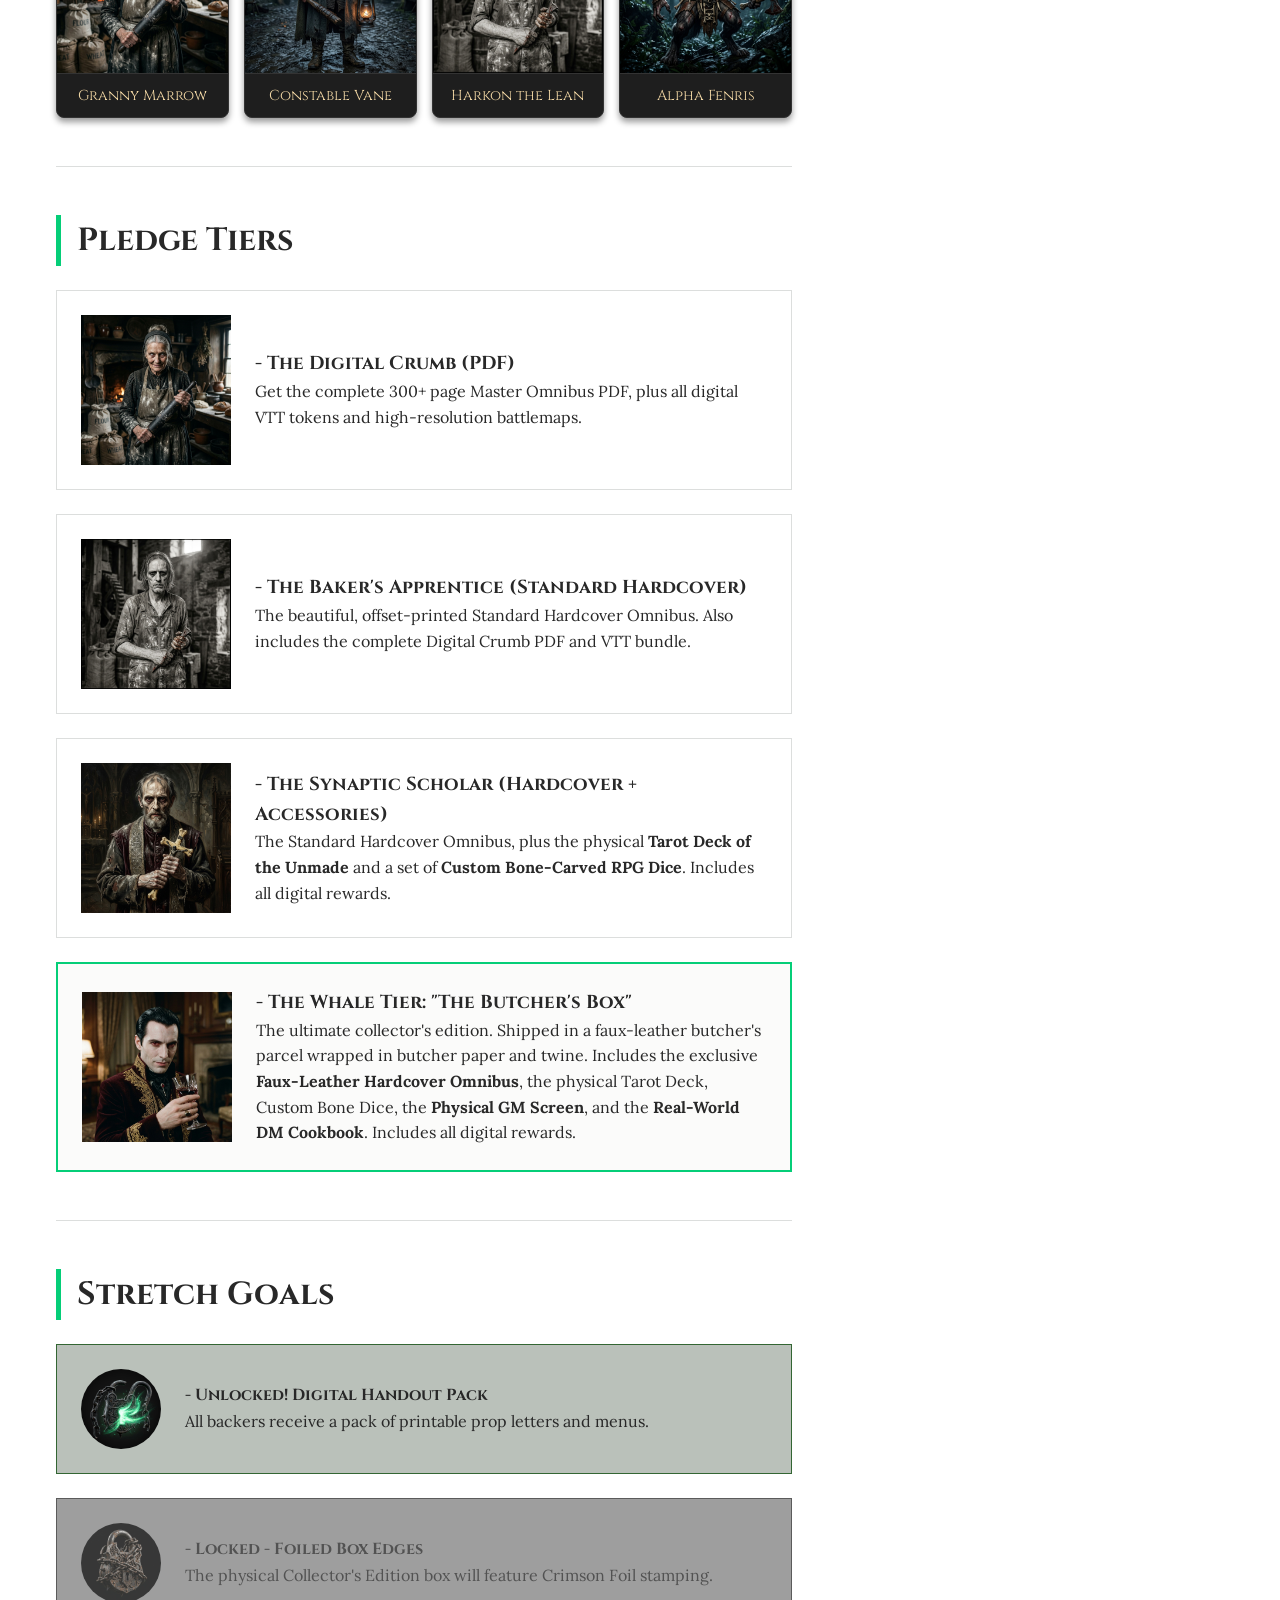
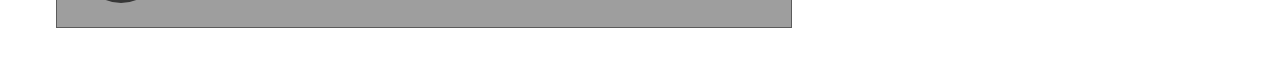
==== commit 7f5526ed: "Add persistent global looping audio player to mock-up" ====
--- a/index.html
+++ b/index.html
@@ -190,5 +190,57 @@
             </div>
         </section>
     </main>
+
+    <!-- STICKY GLOBAL AUDIO PLAYER -->
+    <div id="sticky-audio-player">
+        <button id="global-play-btn">▶️</button>
+        <div class="scrolling-text-container">
+            <span id="now-playing-text">Play Official Soundtrack</span>
+        </div>
+    </div>
+
+    <script>
+        const playlist = [
+            { title: "Don't Eat The Bard", src: "assets/dont_eat_the_bard.mp3" },
+            { title: "Mistress of the Hearth", src: "assets/mistress_of_the_hearth.mp3" },
+            { title: "Yeast of Burden", src: "assets/yeast_of_burden.mp3" }
+        ];
+        
+        let currentTrack = 0;
+        const globalAudio = new Audio(playlist[currentTrack].src);
+        const playBtn = document.getElementById('global-play-btn');
+        const nowPlaying = document.getElementById('now-playing-text');
+        
+        globalAudio.addEventListener('ended', () => {
+            currentTrack++;
+            if (currentTrack >= playlist.length) {
+                currentTrack = 0; // Loop back to the beginning
+            }
+            globalAudio.src = playlist[currentTrack].src;
+            globalAudio.play().catch(e => console.log(e));
+            updateText();
+        });
+
+        function updateText() {
+            nowPlaying.innerText = "🎵 Now Playing: " + playlist[currentTrack].title;
+        }
+
+        playBtn.addEventListener('click', () => {
+            if (globalAudio.paused) {
+                // If it's the first time playing, make sure source is correct
+                if (!globalAudio.src.includes(playlist[currentTrack].src)) {
+                    globalAudio.src = playlist[currentTrack].src;
+                }
+                globalAudio.play();
+                playBtn.innerHTML = '⏸️';
+                updateText();
+            } else {
+                globalAudio.pause();
+                playBtn.innerHTML = '▶️';
+                nowPlaying.innerText = "🔇 Paused";
+            }
+        });
+    </script>
 </body>
+
 </html>
--- a/styles.css
+++ b/styles.css
@@ -333,3 +333,129 @@
     margin: 0;
     font-family: 'Cinzel', serif;
 }
+.sg-badge {
+    display: flex;
+    align-items: center;
+    justify-content: center;
+    width: 80px;
+    height: 80px;
+    border-radius: 50%;
+    font-weight: bold;
+    font-size: 1.1rem;
+    flex-shrink: 0;
+    text-align: center;
+    font-family: 'Cinzel', serif;
+}
+.sg-unlocked {
+    background: #1c331c;
+    color: #8cff8c;
+    border: 2px solid #336633;
+    box-shadow: 0 0 15px rgba(51, 102, 51, 0.4);
+}
+.sg-locked {
+    background: #111;
+    color: #666;
+    border: 2px solid #333;
+}
+.stretch-goal.unlocked {
+    background: rgba(28, 51, 28, 0.3);
+    border-color: #336633;
+}
+.stretch-goal.locked {
+    background: rgba(17, 17, 17, 0.5);
+    border-color: #333;
+    opacity: 0.8;
+}
+.audio-gallery {
+    display: flex;
+    flex-direction: column;
+    gap: 15px;
+    margin-top: 20px;
+    margin-bottom: 20px;
+}
+.audio-track {
+    background: #1a1a1a;
+    padding: 15px;
+    border: 1px solid #333;
+    border-radius: 8px;
+    box-shadow: 0 4px 6px rgba(0,0,0,0.3);
+}
+.audio-track h4 {
+    margin-top: 0;
+    margin-bottom: 10px;
+    color: #f4d9a6;
+    font-family: 'Cinzel', serif;
+    font-size: 1.1rem;
+}
+.audio-track audio {
+    width: 100%;
+    height: 40px;
+    outline: none;
+    border-radius: 4px;
+}
+audio::-webkit-media-controls-panel {
+    background-color: #333;
+}
+audio::-webkit-media-controls-play-button,
+audio::-webkit-media-controls-current-time-display,
+audio::-webkit-media-controls-time-remaining-display,
+audio::-webkit-media-controls-timeline,
+audio::-webkit-media-controls-volume-slider {
+    filter: invert(1);
+}
+#sticky-audio-player {
+    position: fixed;
+    bottom: 20px;
+    right: 20px;
+    background: #1a1a1a;
+    border: 2px solid #55aa55;
+    border-radius: 50px;
+    padding: 5px 15px 5px 5px;
+    display: flex;
+    align-items: center;
+    gap: 10px;
+    z-index: 10000;
+    box-shadow: 0 4px 15px rgba(0,0,0,0.8);
+    font-family: 'Lora', serif;
+    color: #f4d9a6;
+    max-width: 250px;
+}
+
+#global-play-btn {
+    background: #55aa55;
+    color: white;
+    border: none;
+    border-radius: 50%;
+    width: 40px;
+    height: 40px;
+    font-size: 1.2rem;
+    cursor: pointer;
+    display: flex;
+    justify-content: center;
+    align-items: center;
+    box-shadow: 0 2px 5px rgba(0,0,0,0.5);
+    transition: background 0.2s;
+    margin: 0;
+    padding: 0;
+}
+
+#global-play-btn:hover {
+    background: #448844;
+}
+
+.scrolling-text-container {
+    overflow: hidden;
+    white-space: nowrap;
+    width: 150px;
+}
+
+#now-playing-text {
+    display: inline-block;
+    font-size: 0.9rem;
+    animation: scroll-text 10s linear infinite;
+}
+
+@keyframes scroll-text {
+    0% { transform: translateX(100%); }
+    100% { transform: translateX(-100%); }
+}
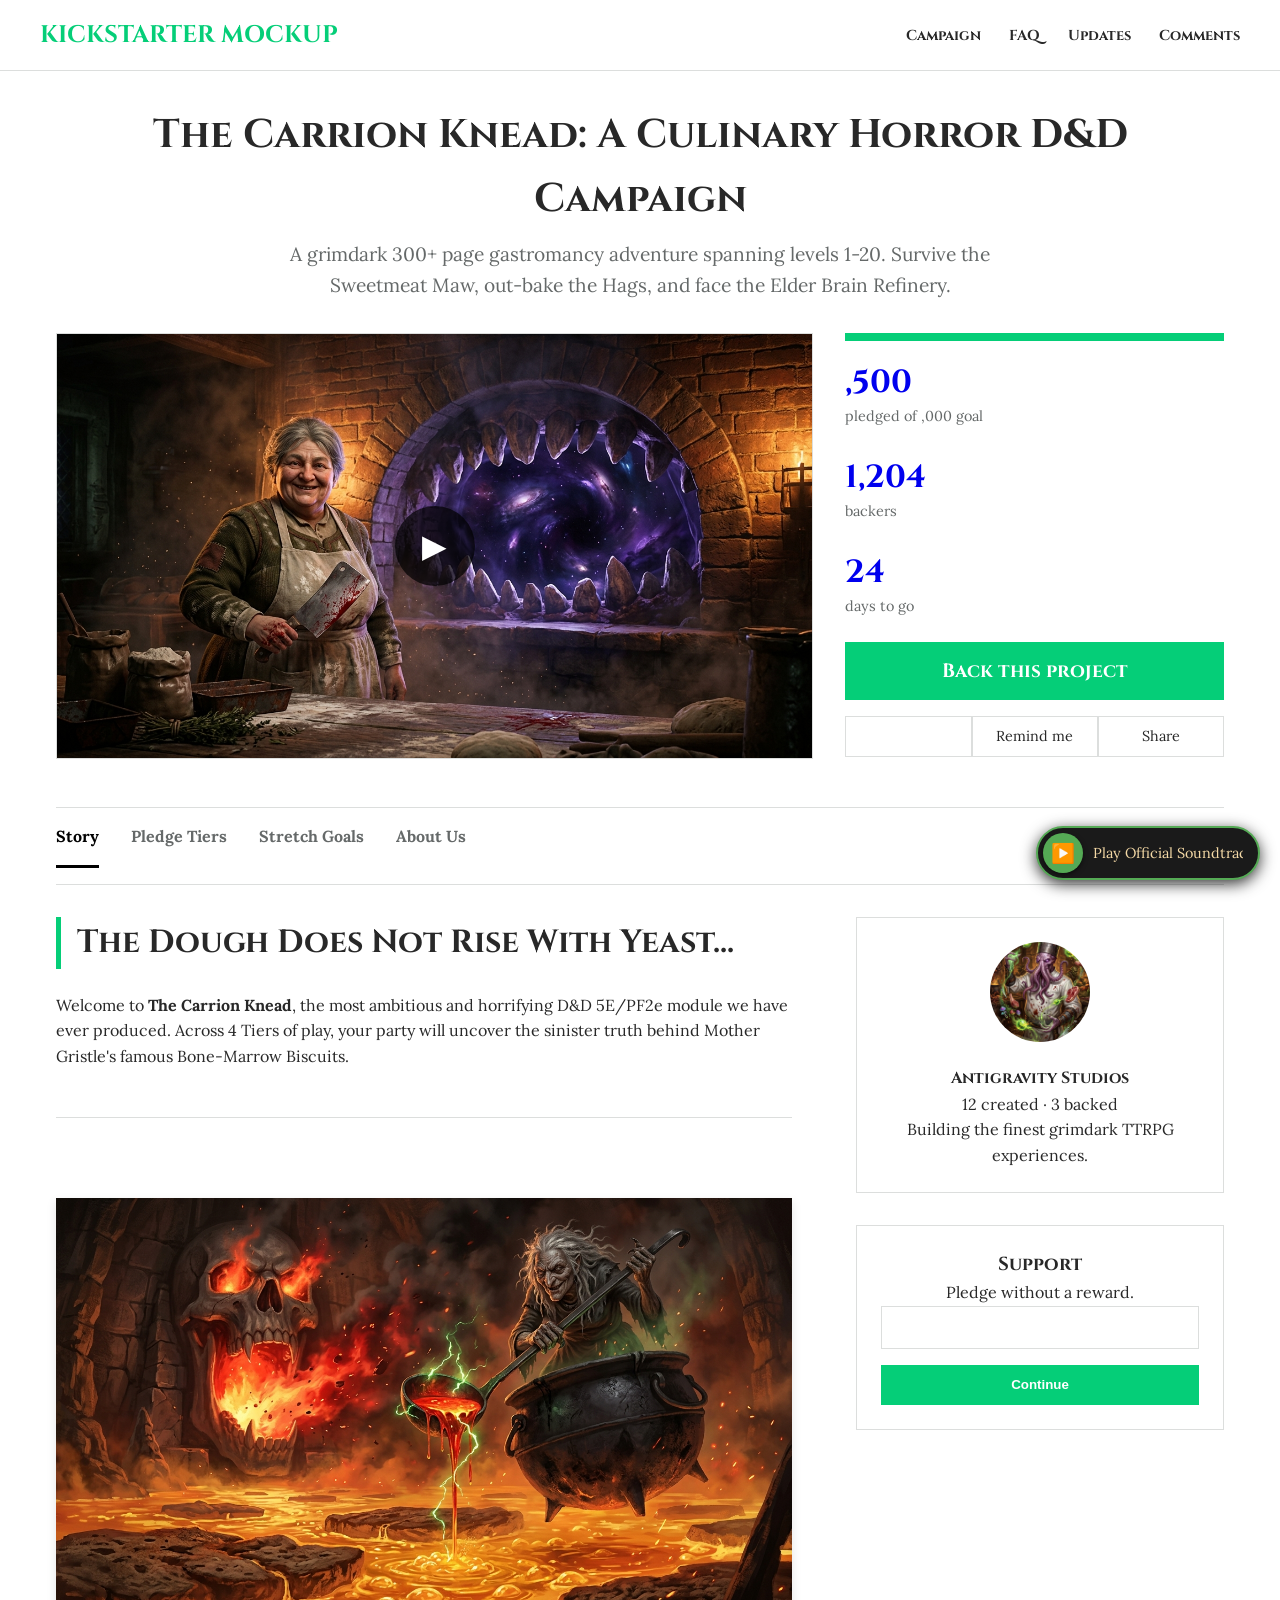
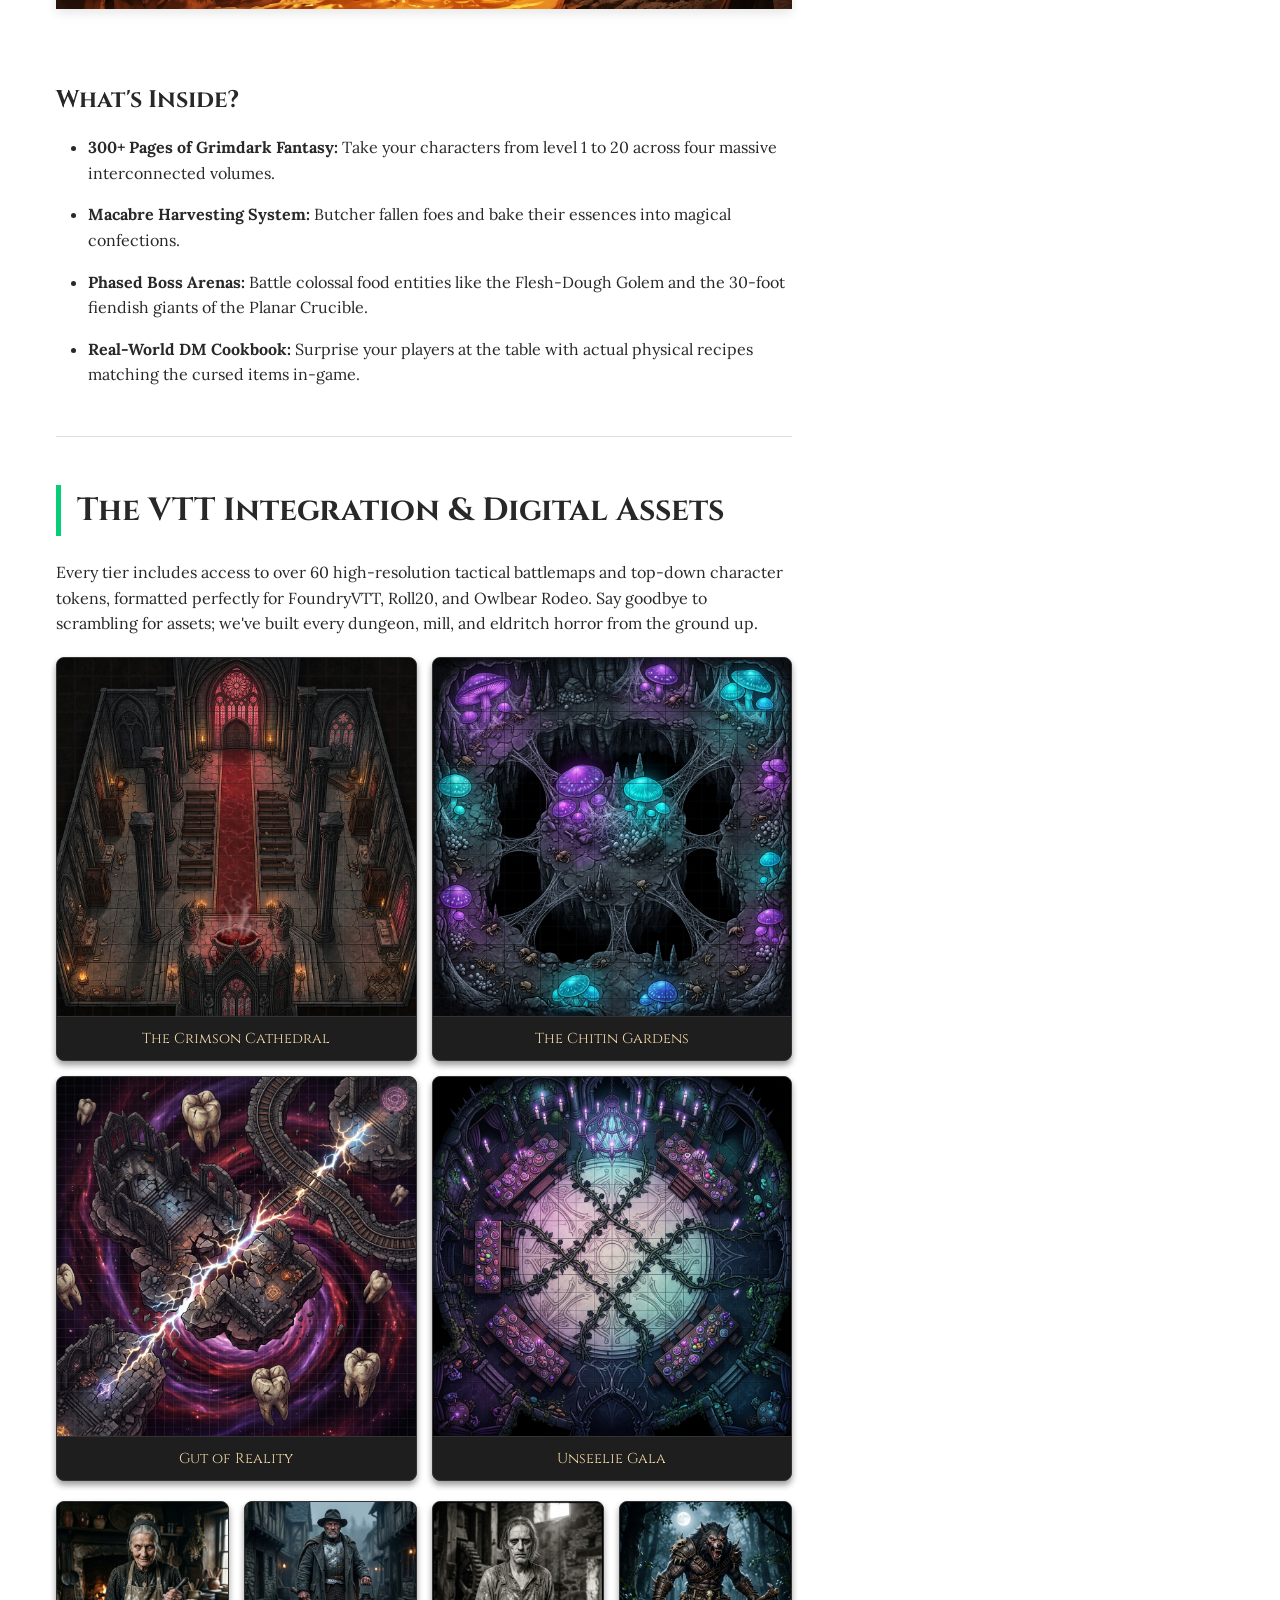
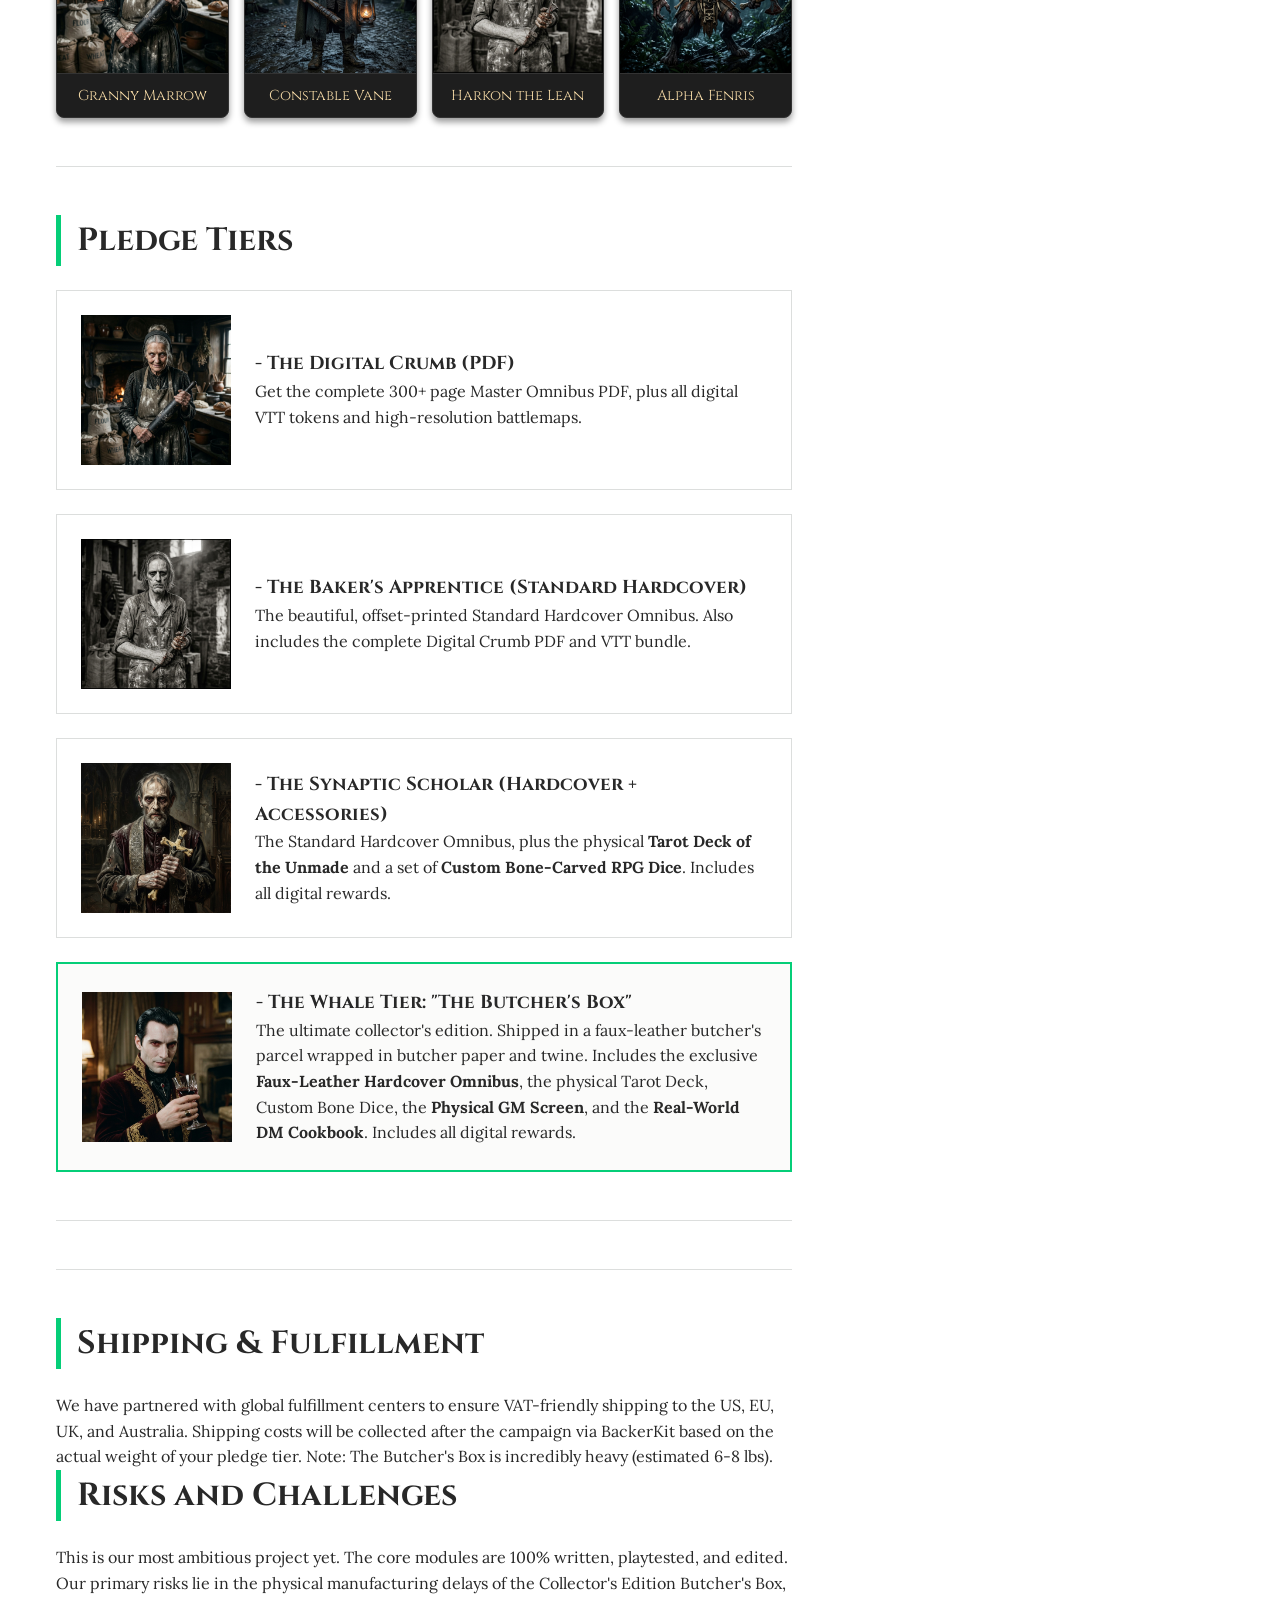
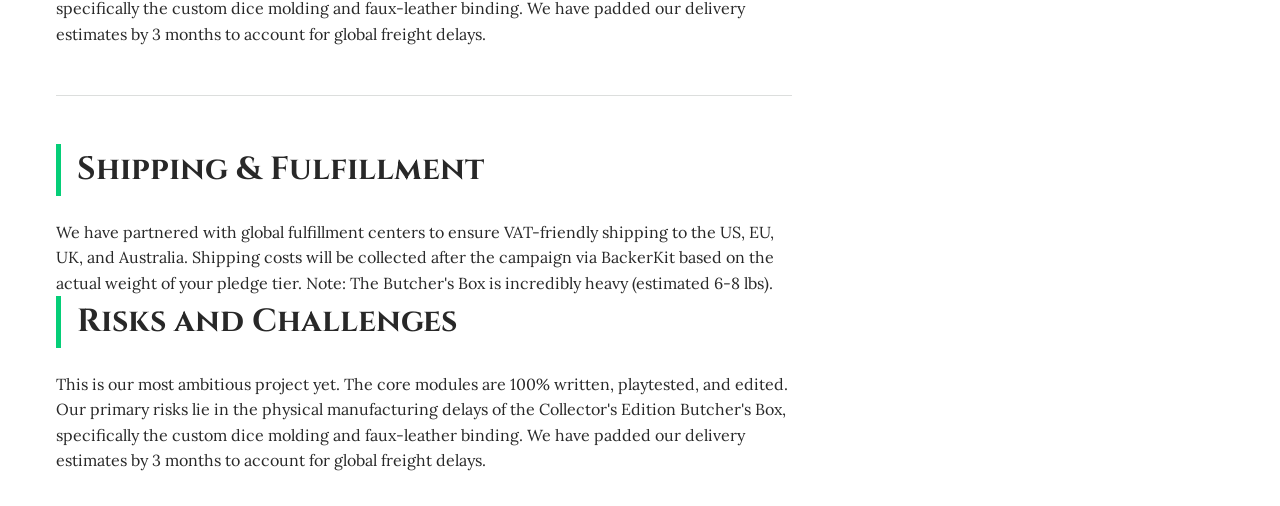
==== commit fbd19cf2: "Fix broken currency symbols and add required Shipping/Risks sections" ====
--- a/index.html
+++ b/index.html
@@ -157,21 +157,21 @@
                 
                 <div class="divider"></div>
 
-                <h2 class="section-title" id="stretch-goals">Stretch Goals</h2>
-                <div class="stretch-goal unlocked">
-                    <img src="assets/icon_padlock_unlocked.jpg" alt="Unlocked" class="sg-icon">
-                    <div class="sg-text">
-                        <h4> - Unlocked! Digital Handout Pack</h4>
-                        <p>All backers receive a pack of printable prop letters and menus.</p>
-                    </div>
-                </div>
-                <div class="stretch-goal locked">
-                    <img src="assets/icon_padlock_locked.jpg" alt="Locked" class="sg-icon">
-                    <div class="sg-text">
-                        <h4> - Locked - Foiled Box Edges</h4>
-                        <p>The physical Collector's Edition box will feature Crimson Foil stamping.</p>
-                    </div>
-                </div>
+                
+                <div class="divider"></div>
+                <h2 class="section-title" id="shipping">Shipping & Fulfillment</h2>
+                <p>We have partnered with global fulfillment centers to ensure VAT-friendly shipping to the US, EU, UK, and Australia. Shipping costs will be collected after the campaign via BackerKit based on the actual weight of your pledge tier. Note: The Butcher's Box is incredibly heavy (estimated 6-8 lbs).</p>
+                
+                <h2 class="section-title" id="risks">Risks and Challenges</h2>
+                <p>This is our most ambitious project yet. The core modules are 100% written, playtested, and edited. Our primary risks lie in the physical manufacturing delays of the Collector's Edition Butcher's Box, specifically the custom dice molding and faux-leather binding. We have padded our delivery estimates by 3 months to account for global freight delays.</p>
+
+            
+                <div class="divider"></div>
+                <h2 class="section-title" id="shipping">Shipping & Fulfillment</h2>
+                <p>We have partnered with global fulfillment centers to ensure VAT-friendly shipping to the US, EU, UK, and Australia. Shipping costs will be collected after the campaign via BackerKit based on the actual weight of your pledge tier. Note: The Butcher's Box is incredibly heavy (estimated 6-8 lbs).</p>
+                
+                <h2 class="section-title" id="risks">Risks and Challenges</h2>
+                <p>This is our most ambitious project yet. The core modules are 100% written, playtested, and edited. Our primary risks lie in the physical manufacturing delays of the Collector's Edition Butcher's Box, specifically the custom dice molding and faux-leather binding. We have padded our delivery estimates by 3 months to account for global freight delays.</p>
 
             </div>
             <div class="sidebar">
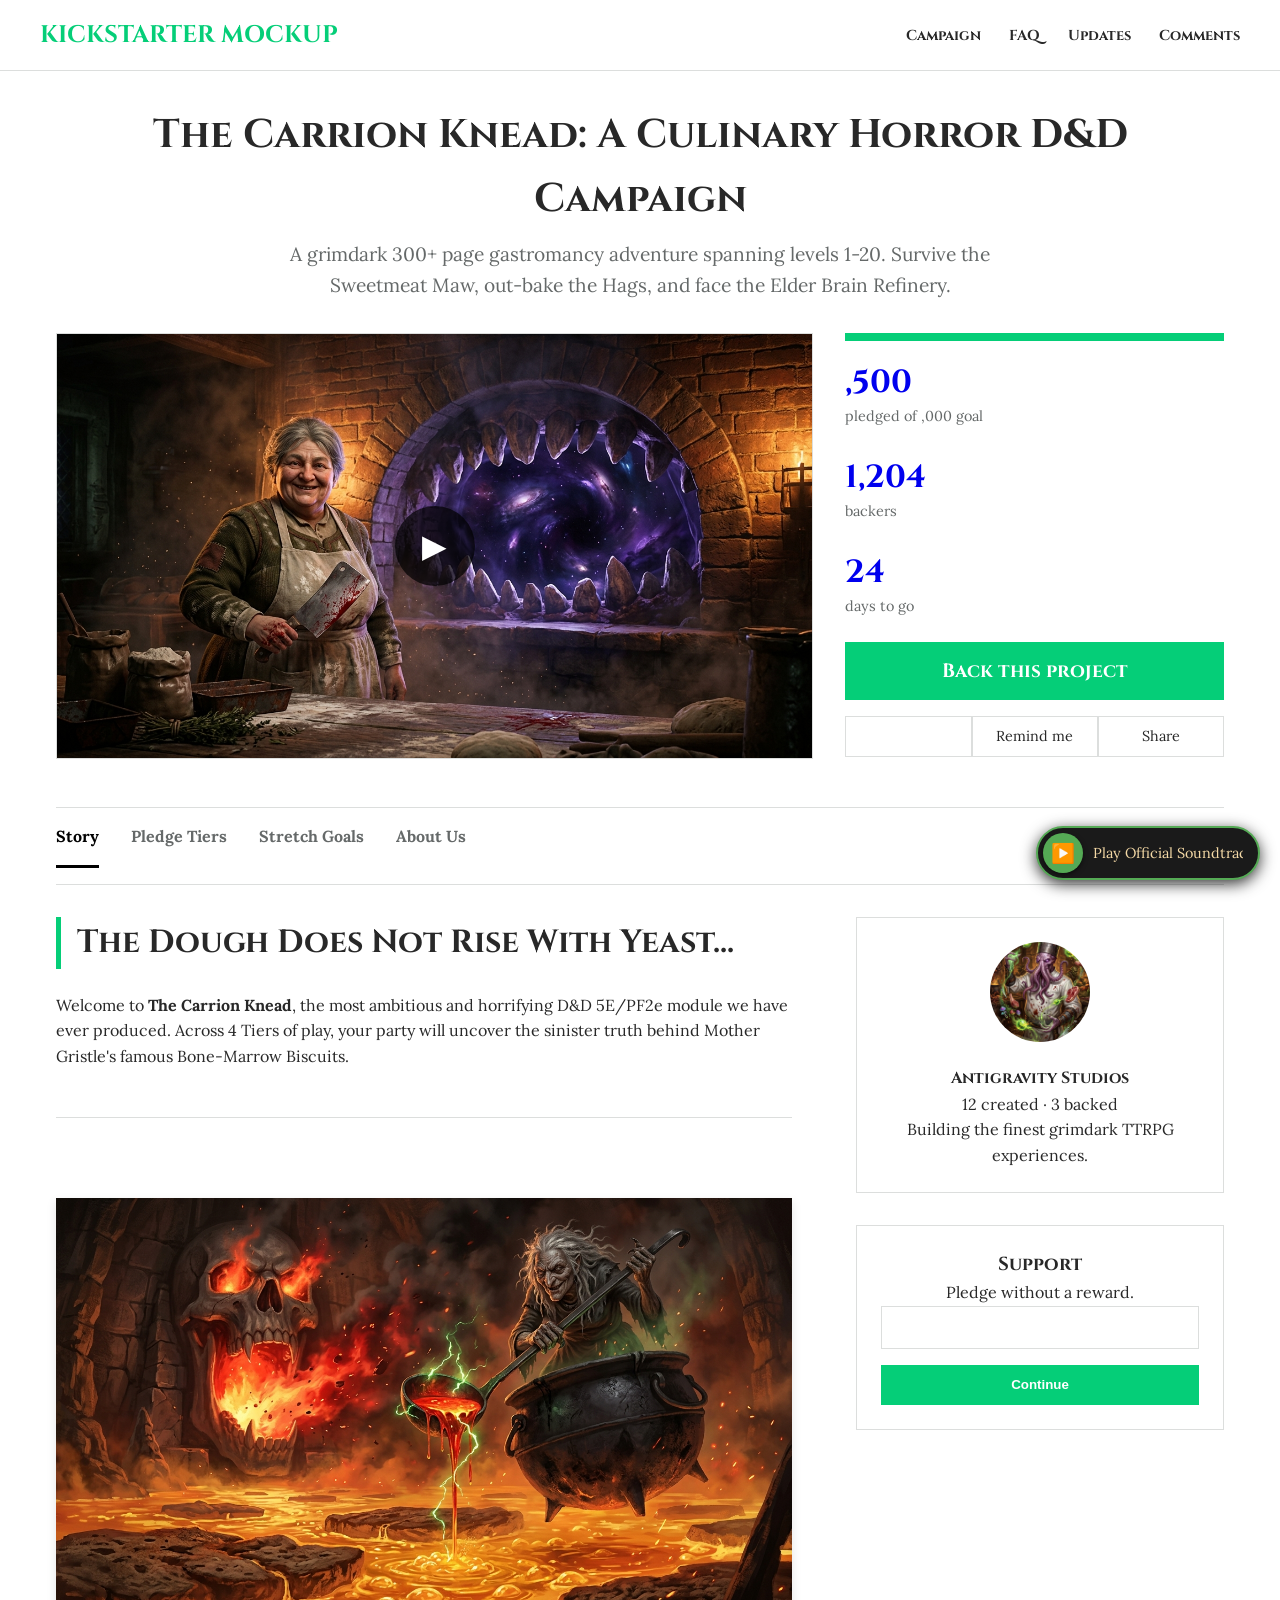
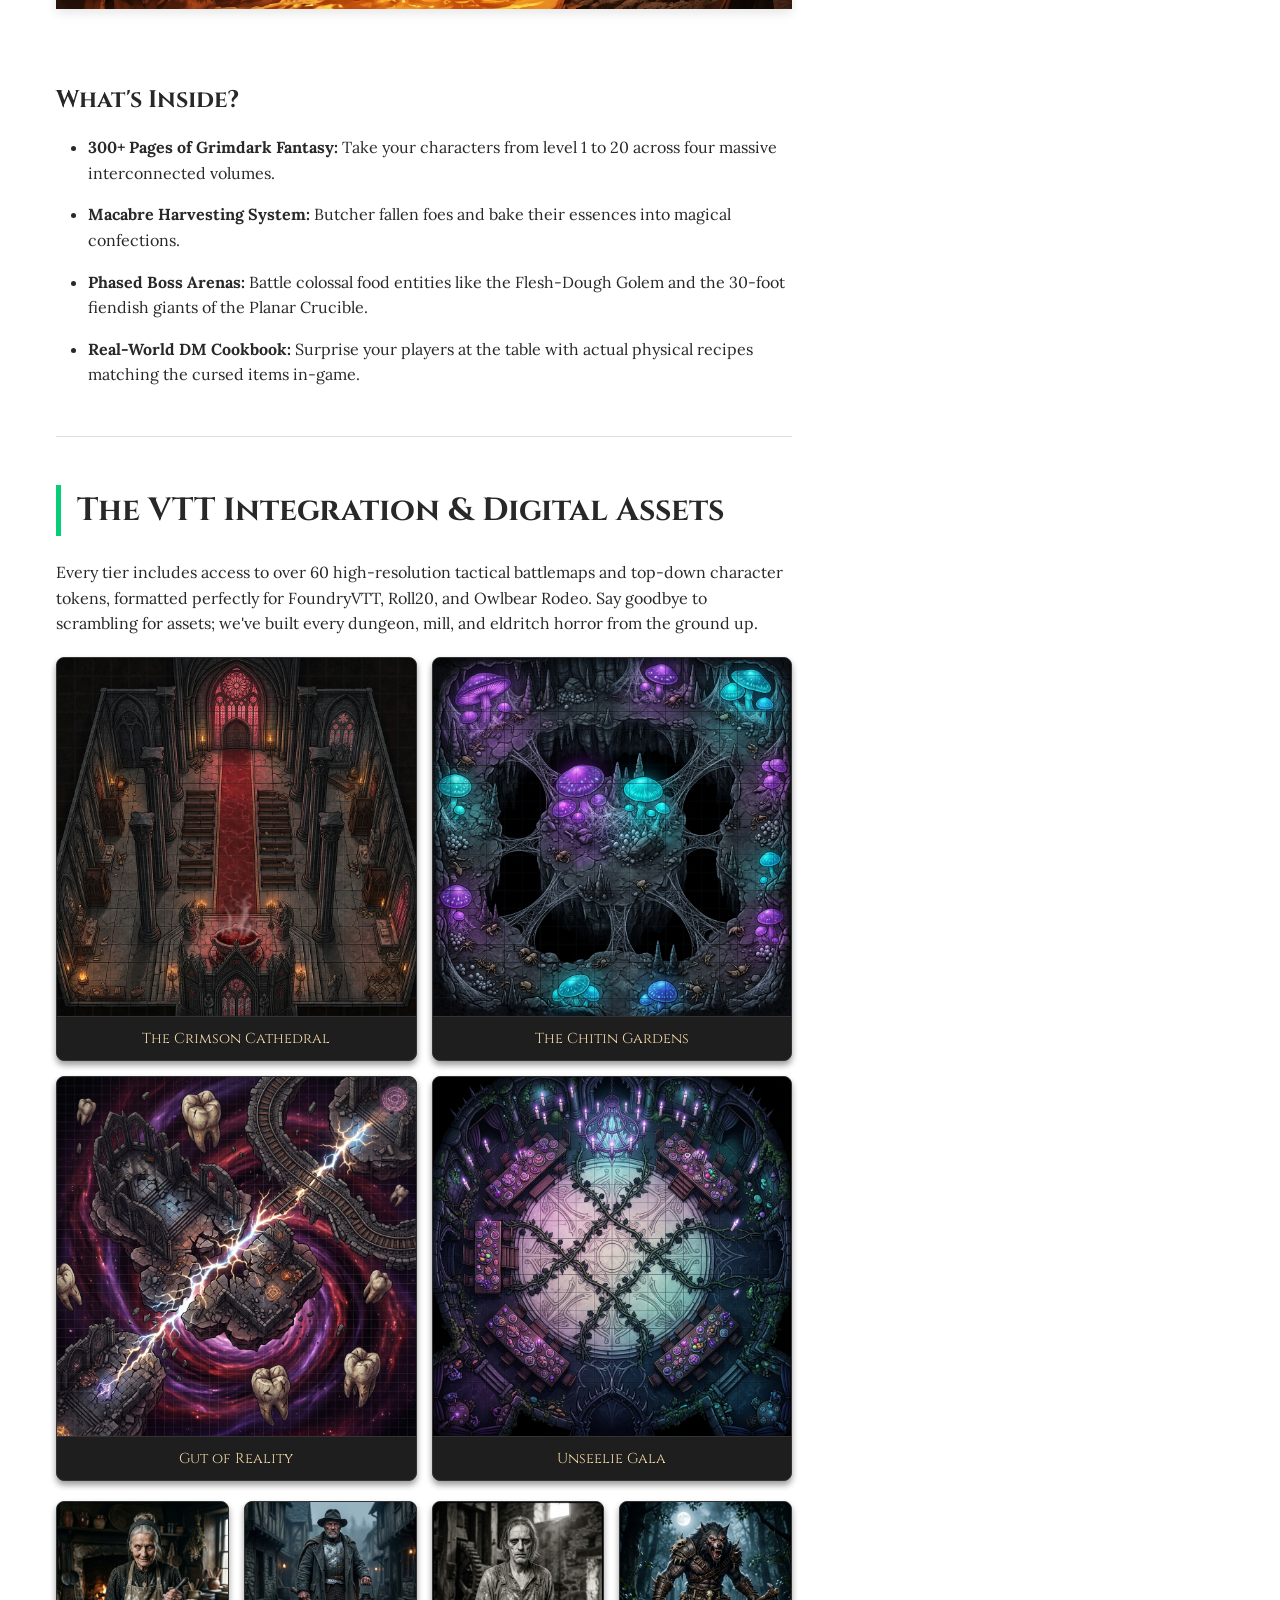
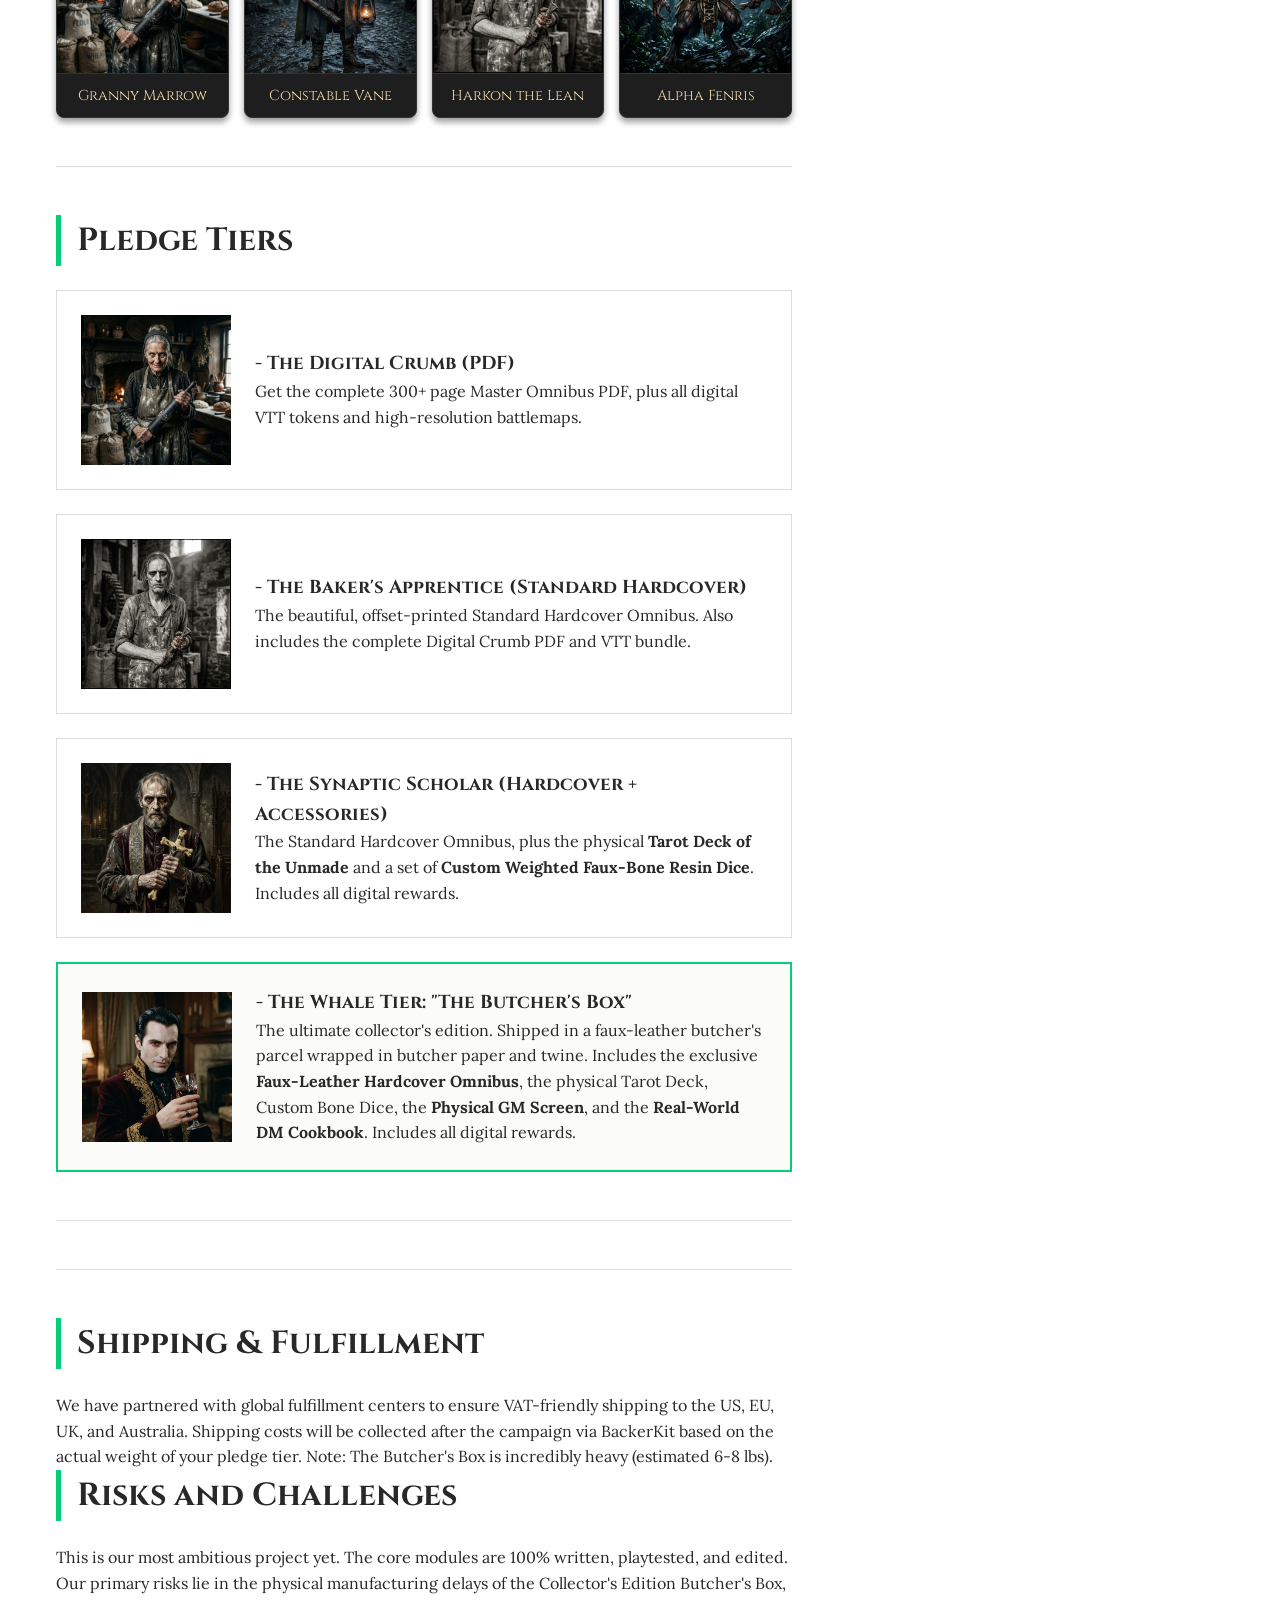
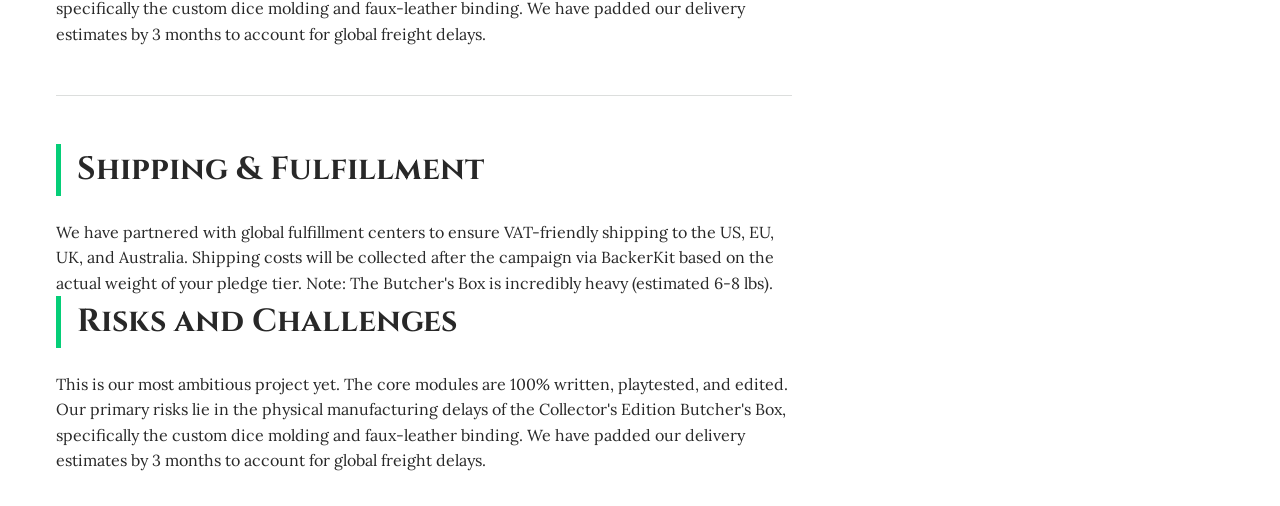
==== commit 2b796c01: "Update Bone Dice to Faux-Bone Resin for customs compliance" ====
--- a/index.html
+++ b/index.html
@@ -143,7 +143,7 @@
                     <img src="assets/vtt_token_father_theobald.jpg" alt="Tier 3" class="tier-image">
                     <div class="tier-content">
                         <h3> - The Synaptic Scholar (Hardcover + Accessories)</h3>
-                        <p>The Standard Hardcover Omnibus, plus the physical <strong>Tarot Deck of the Unmade</strong> and a set of <strong>Custom Bone-Carved RPG Dice</strong>. Includes all digital rewards.</p>
+                        <p>The Standard Hardcover Omnibus, plus the physical <strong>Tarot Deck of the Unmade</strong> and a set of <strong>Custom Weighted Faux-Bone Resin Dice</strong>. Includes all digital rewards.</p>
                     </div>
                 </div>
 
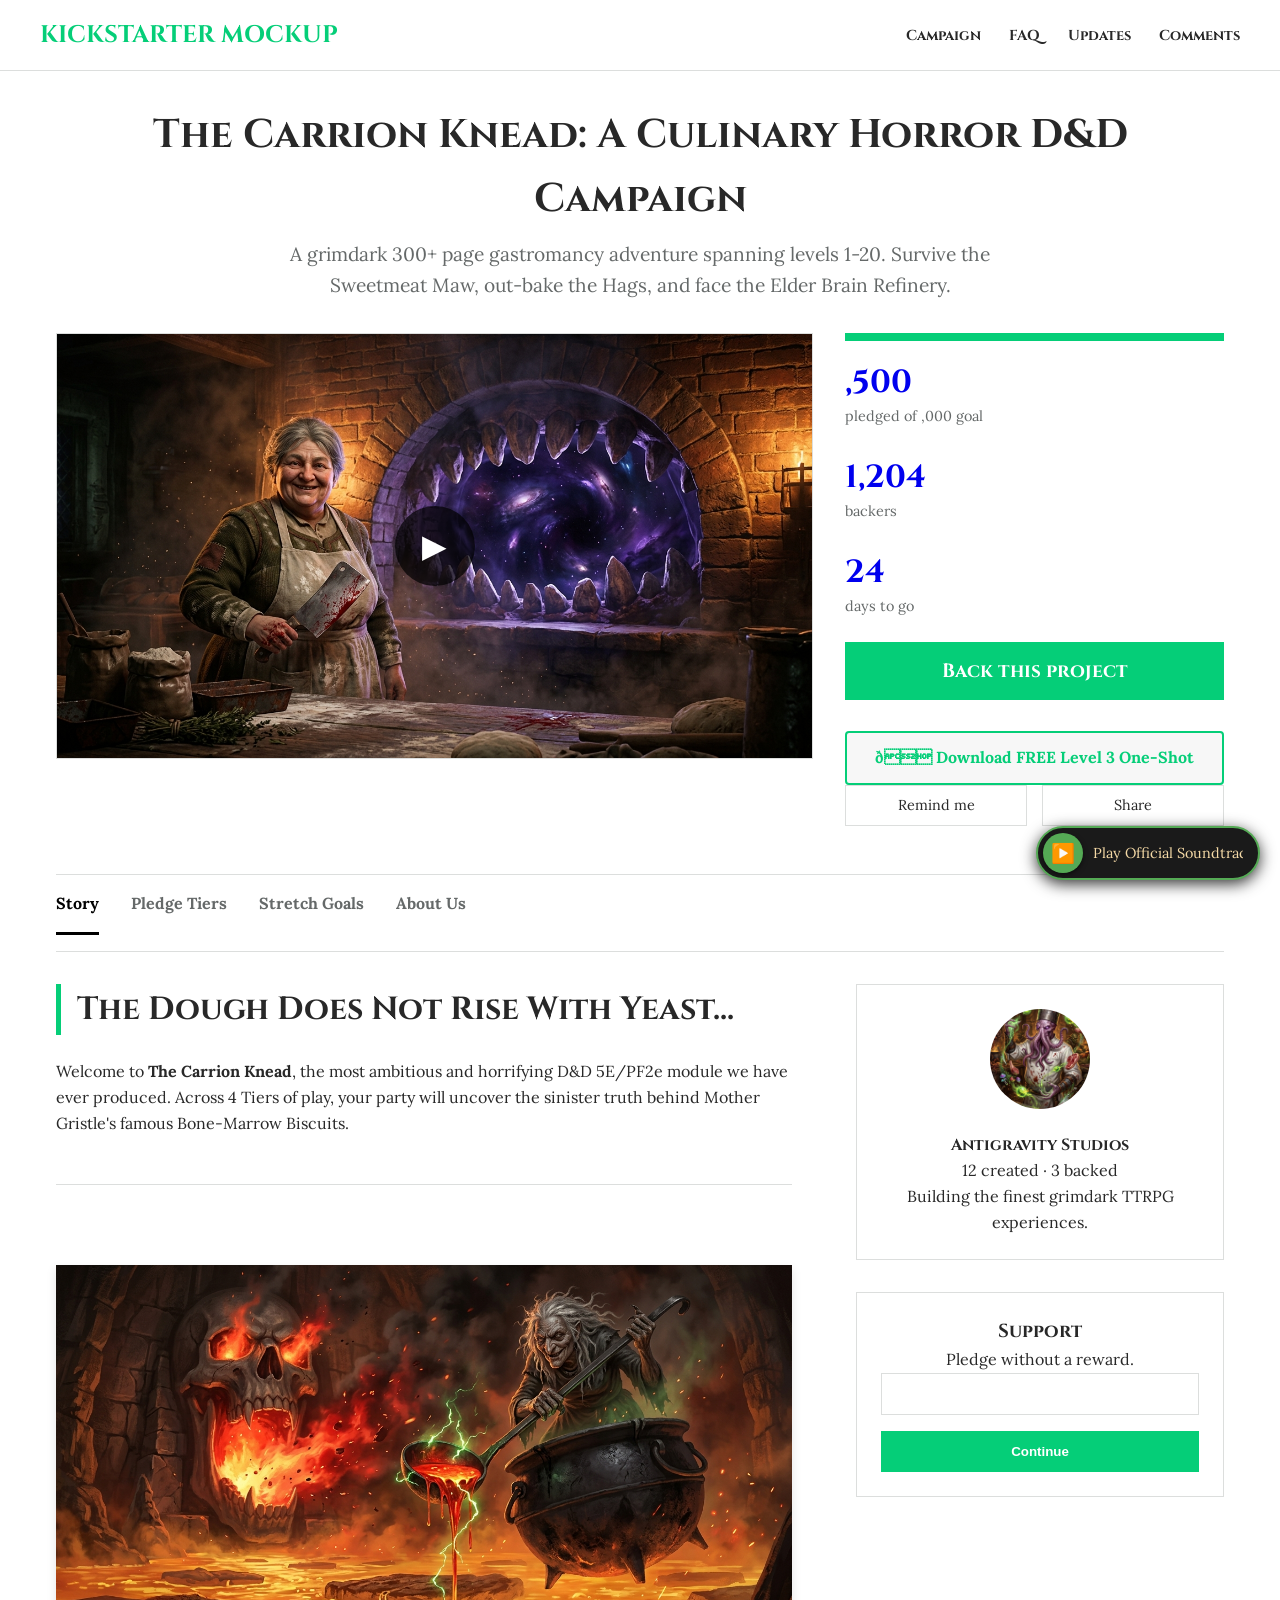
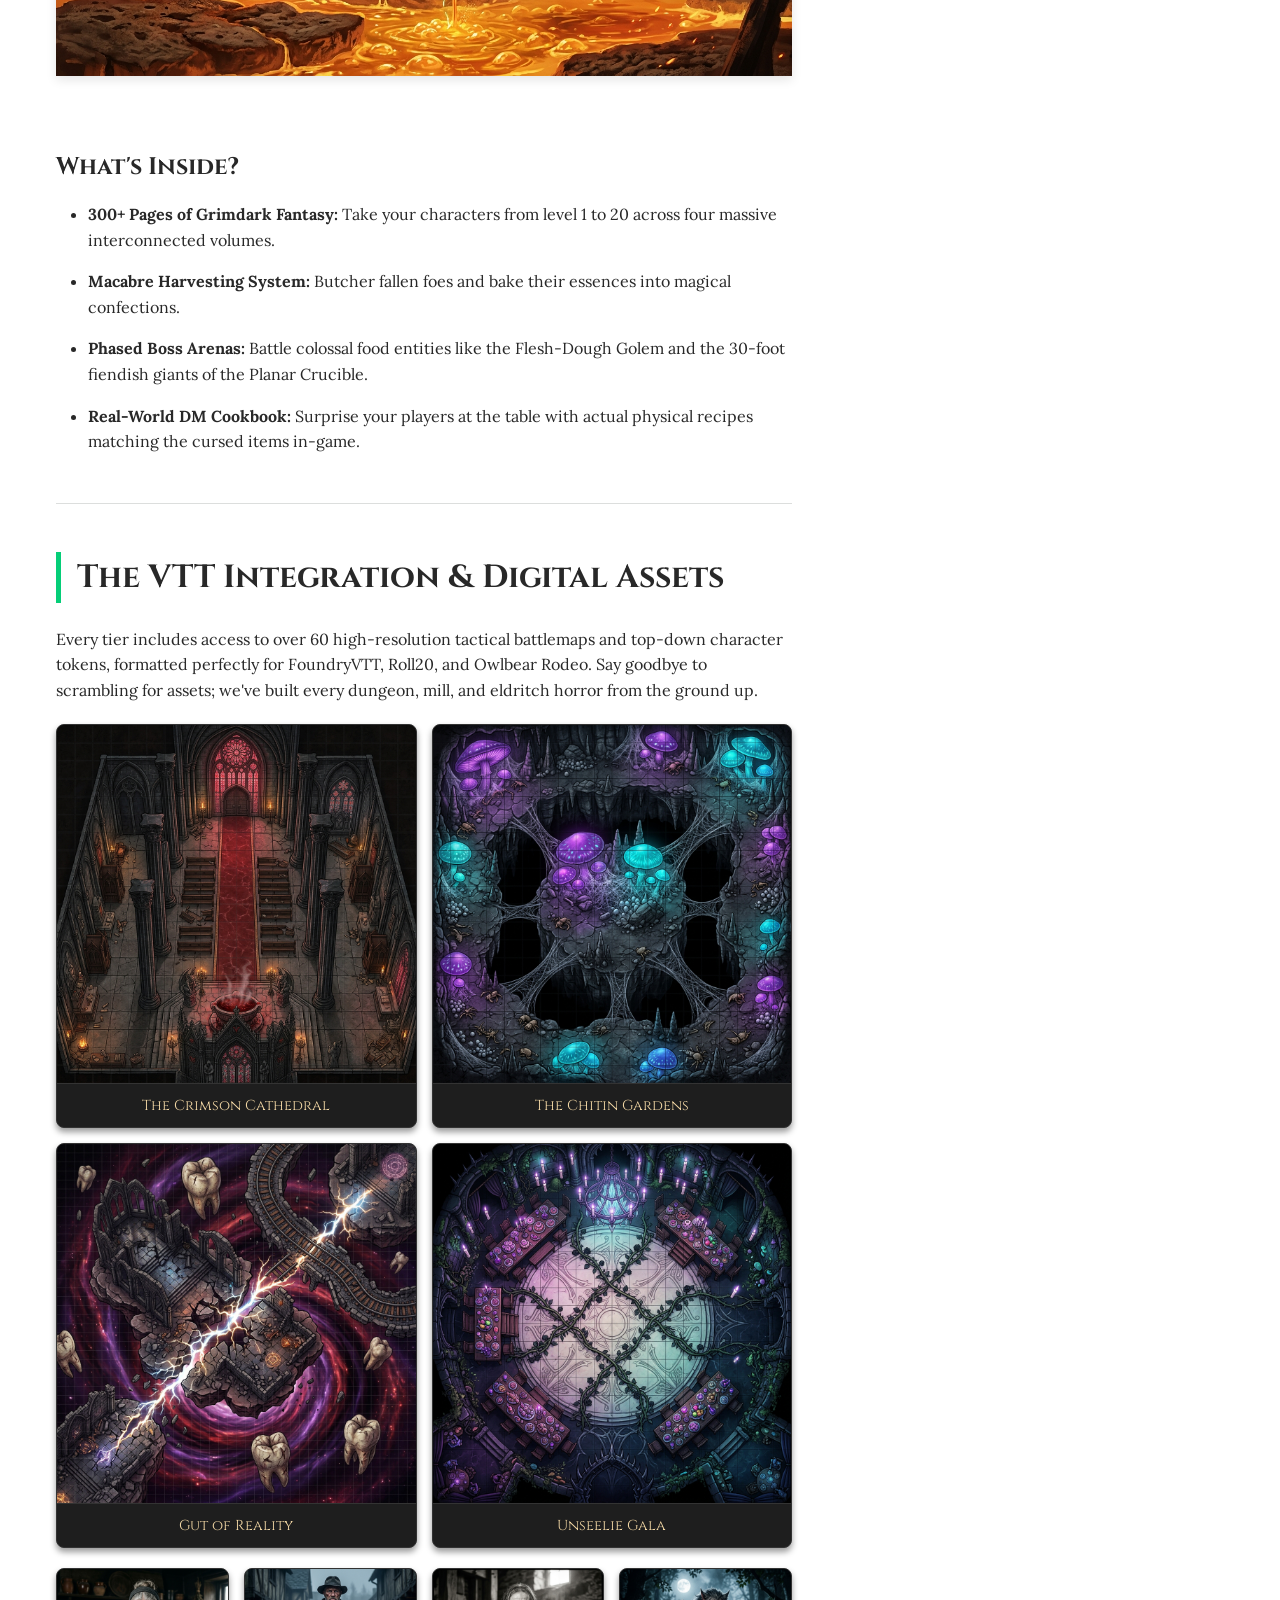
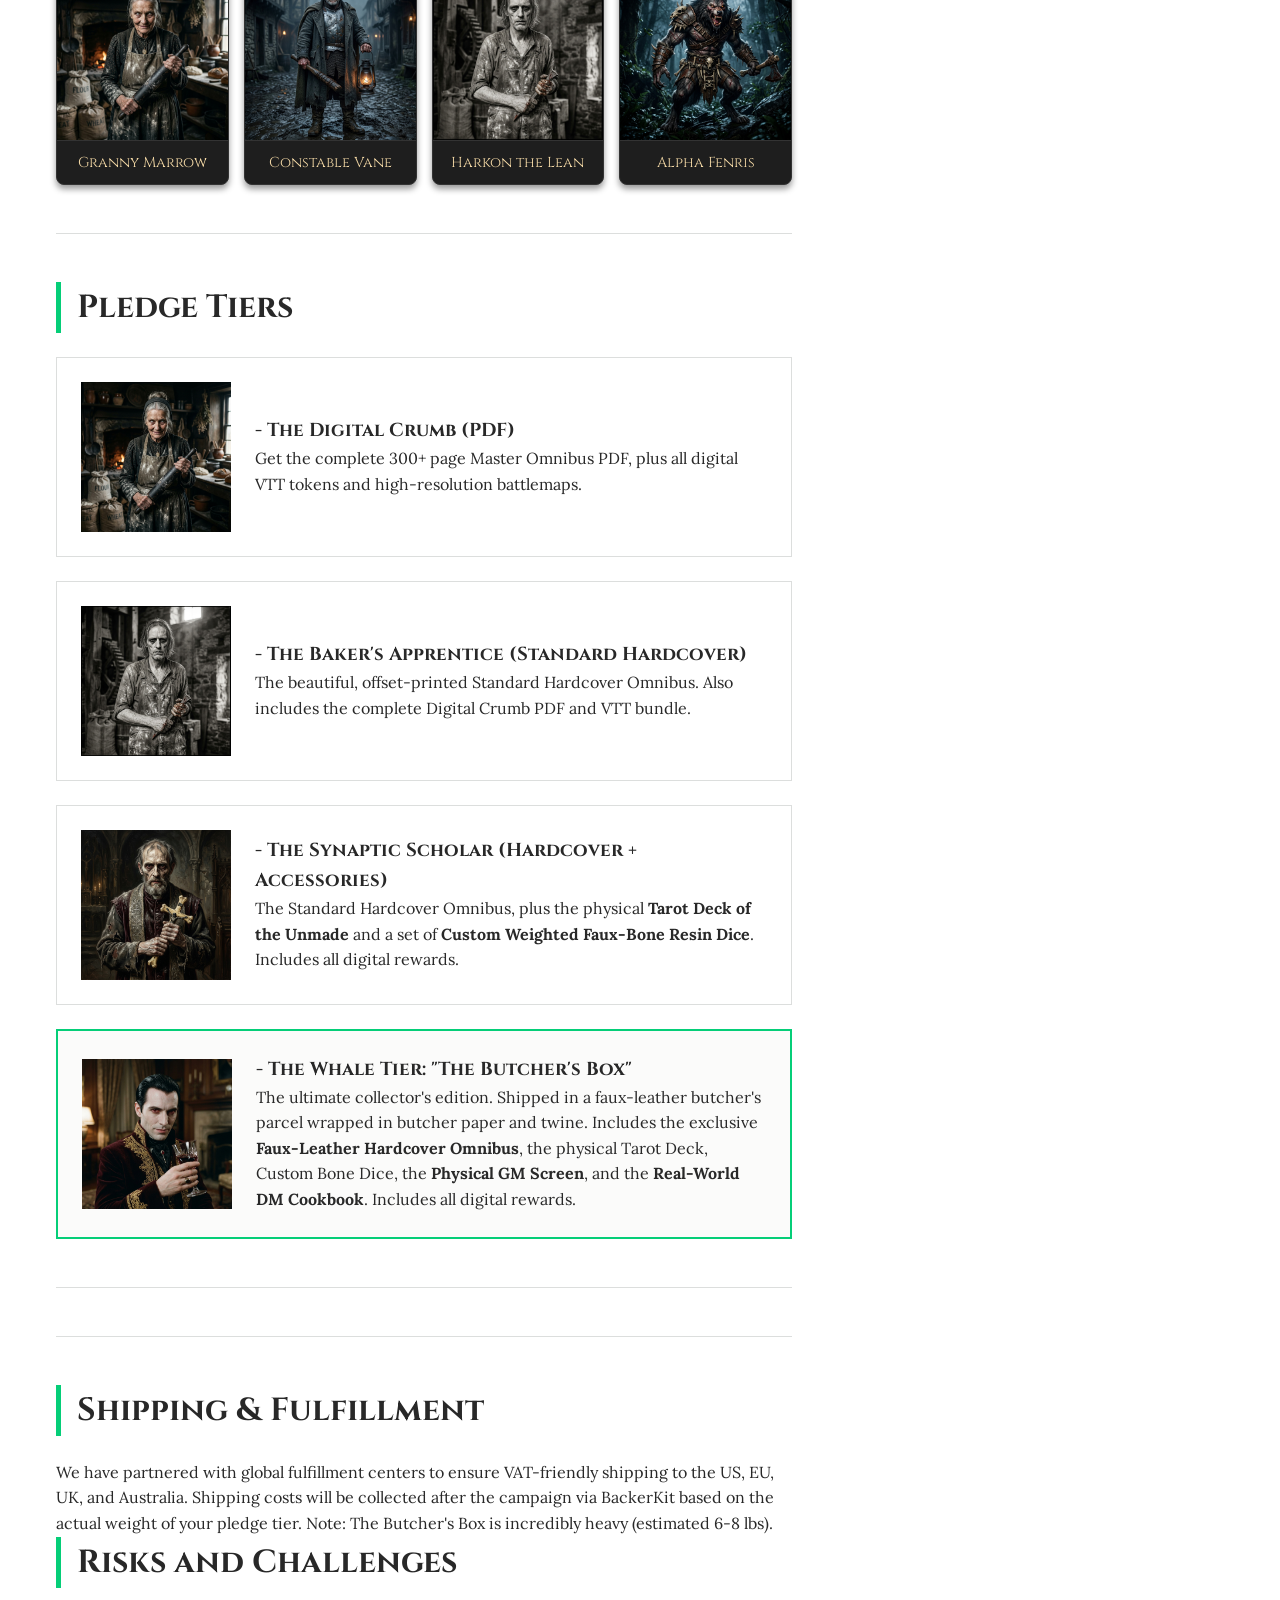
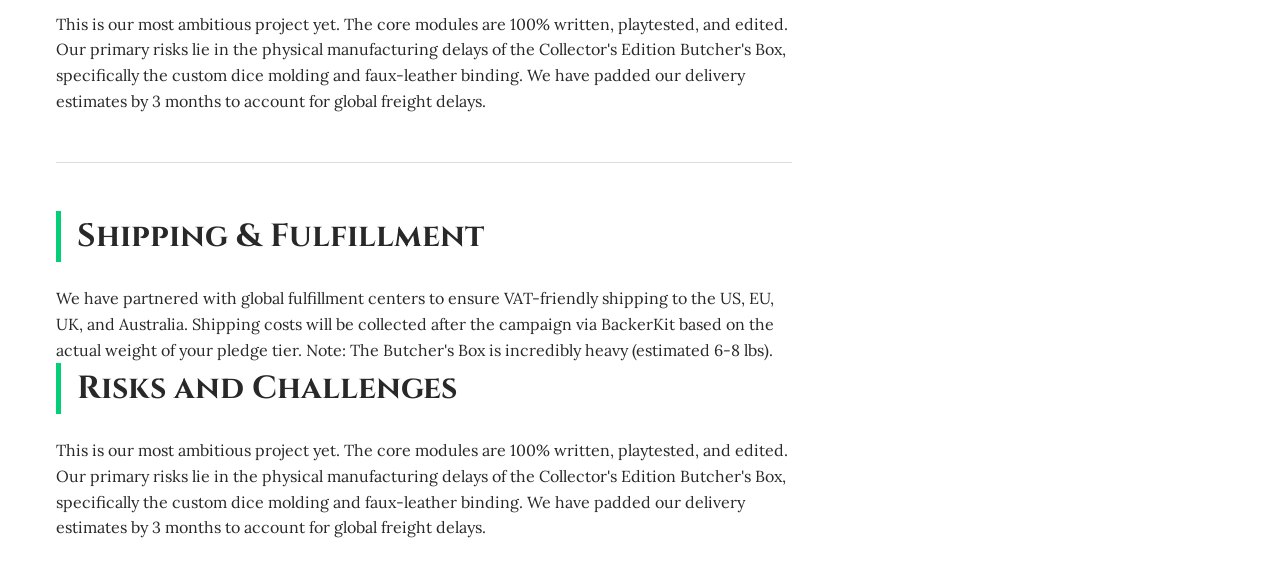
==== commit 11ecd730: "feat: Add Promotional One-Shot PDF to Kickstarter mockup" ====
--- a/index.html
+++ b/index.html
@@ -1,4 +1,4 @@
-﻿<!DOCTYPE html>
+<!DOCTYPE html>
 <html lang="en">
 <head>
     <meta charset="UTF-8">
@@ -43,6 +43,10 @@
                     
                     <button class="back-project-btn">Back this project</button>
                     
+                    <a href="assets/The_Marrow_Thief_Promo.pdf" target="_blank" class="promo-download-btn" style="display: block; margin-top: 15px; padding: 12px; background-color: #f7f7f7; color: #05ce78; border: 2px solid #05ce78; border-radius: 4px; text-align: center; text-decoration: none; font-weight: bold; font-family: 'Lora', serif; transition: all 0.2s;">
+                        ð Download FREE Level 3 One-Shot
+                    </a>
+
                     <div class="project-links">
                         <a href="#">Remind me</a>
                         <a href="#">Share</a>
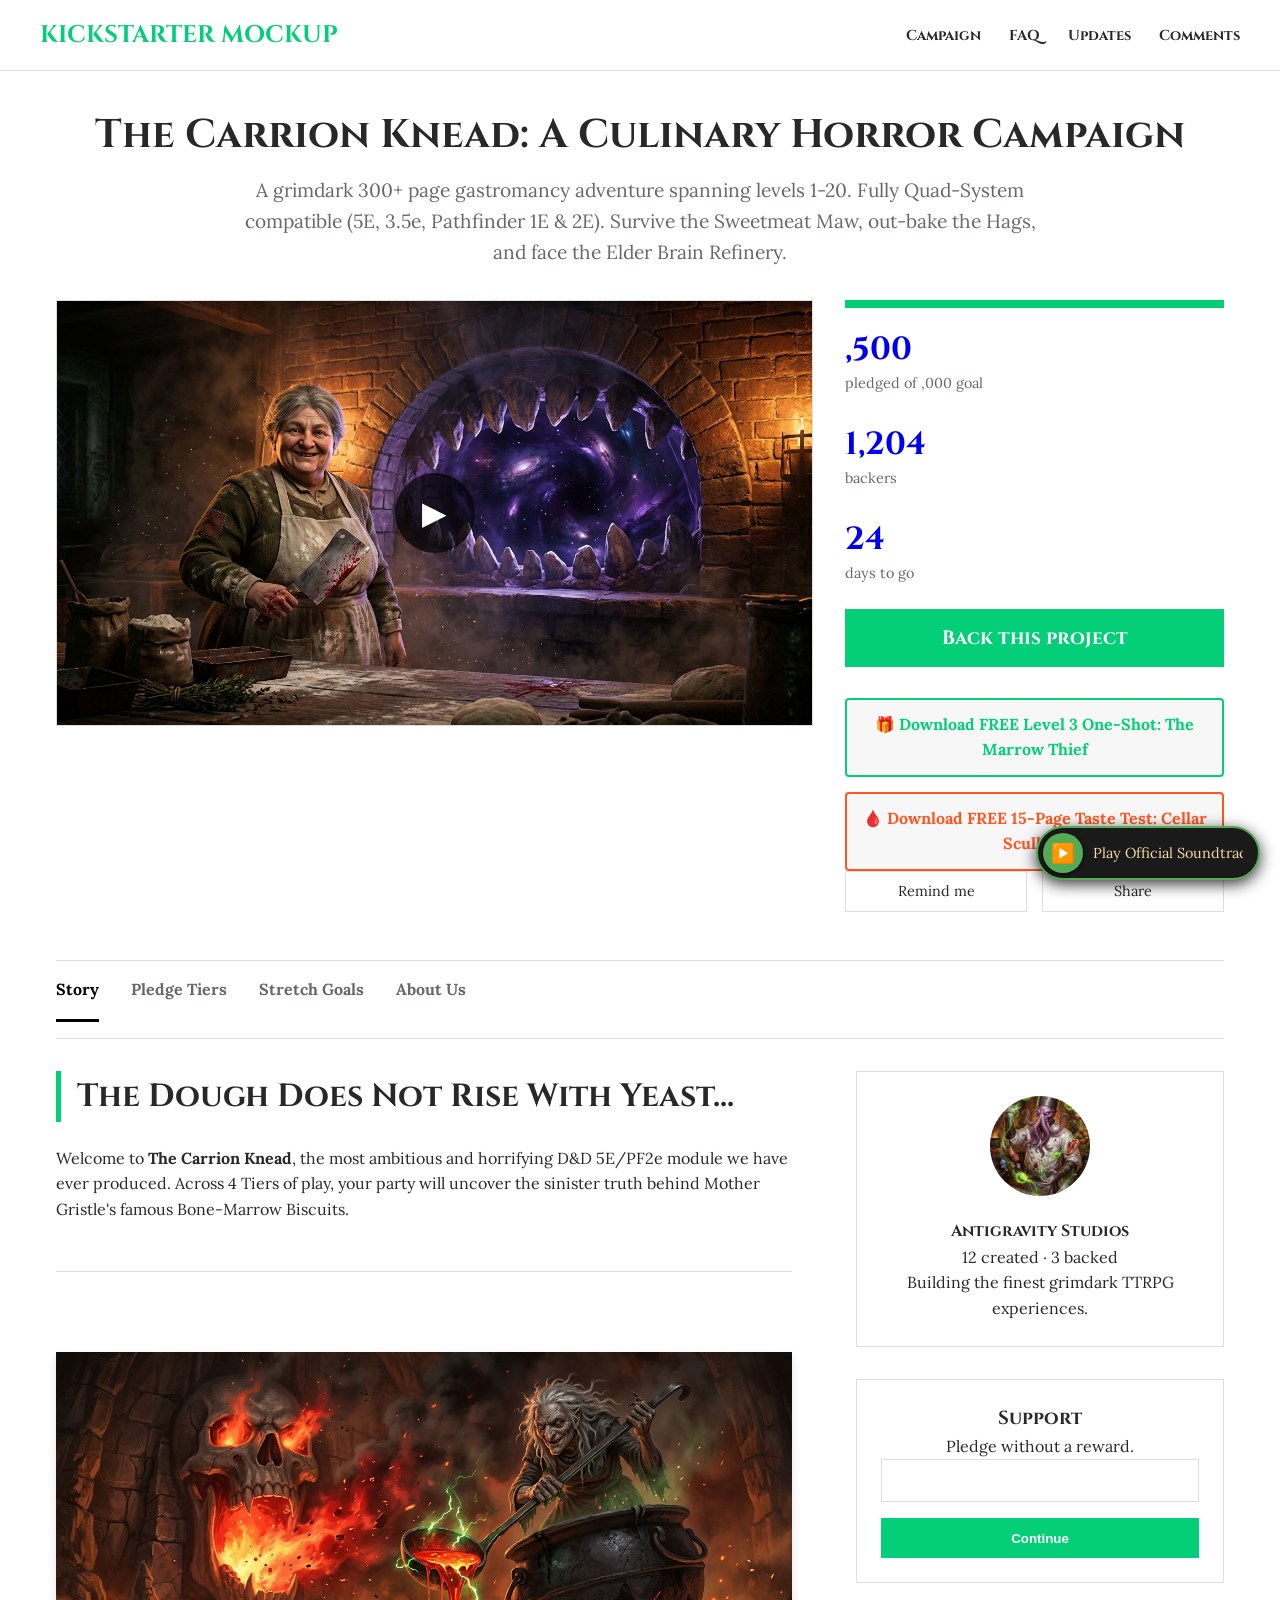
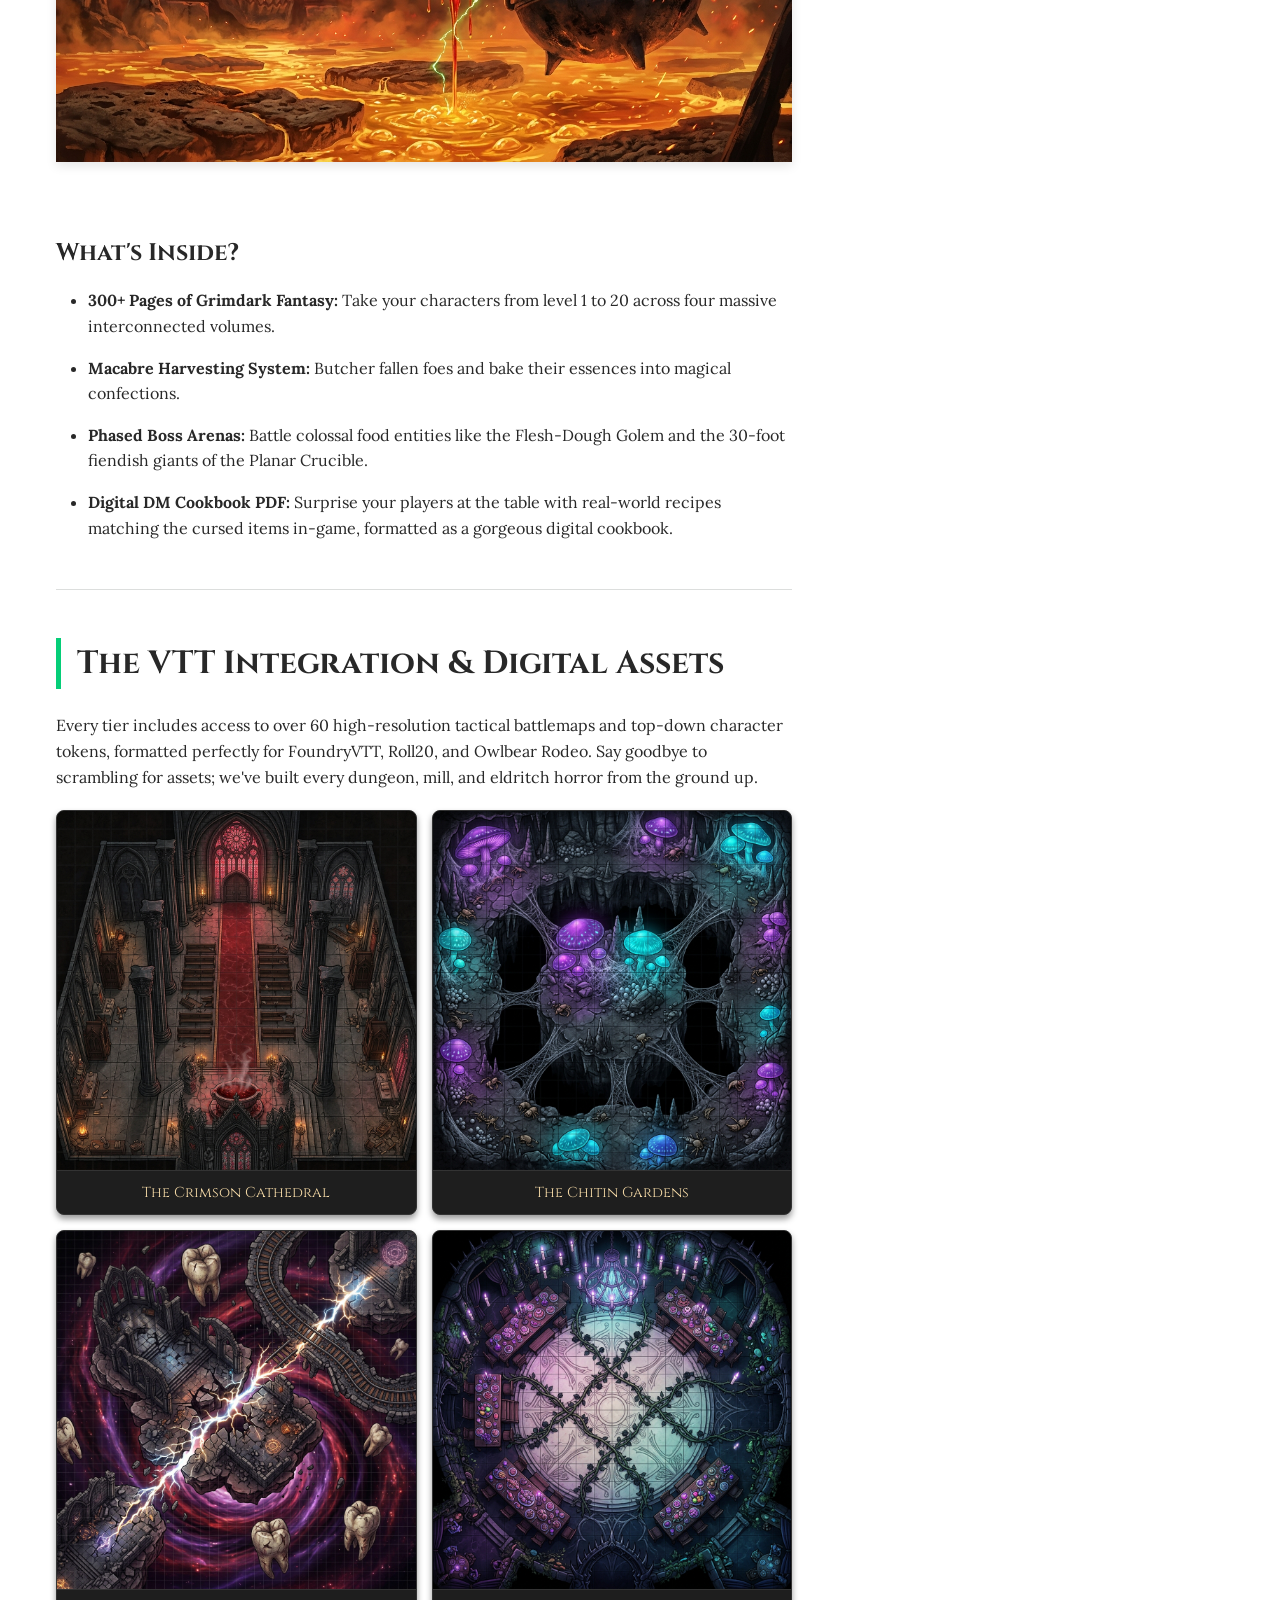
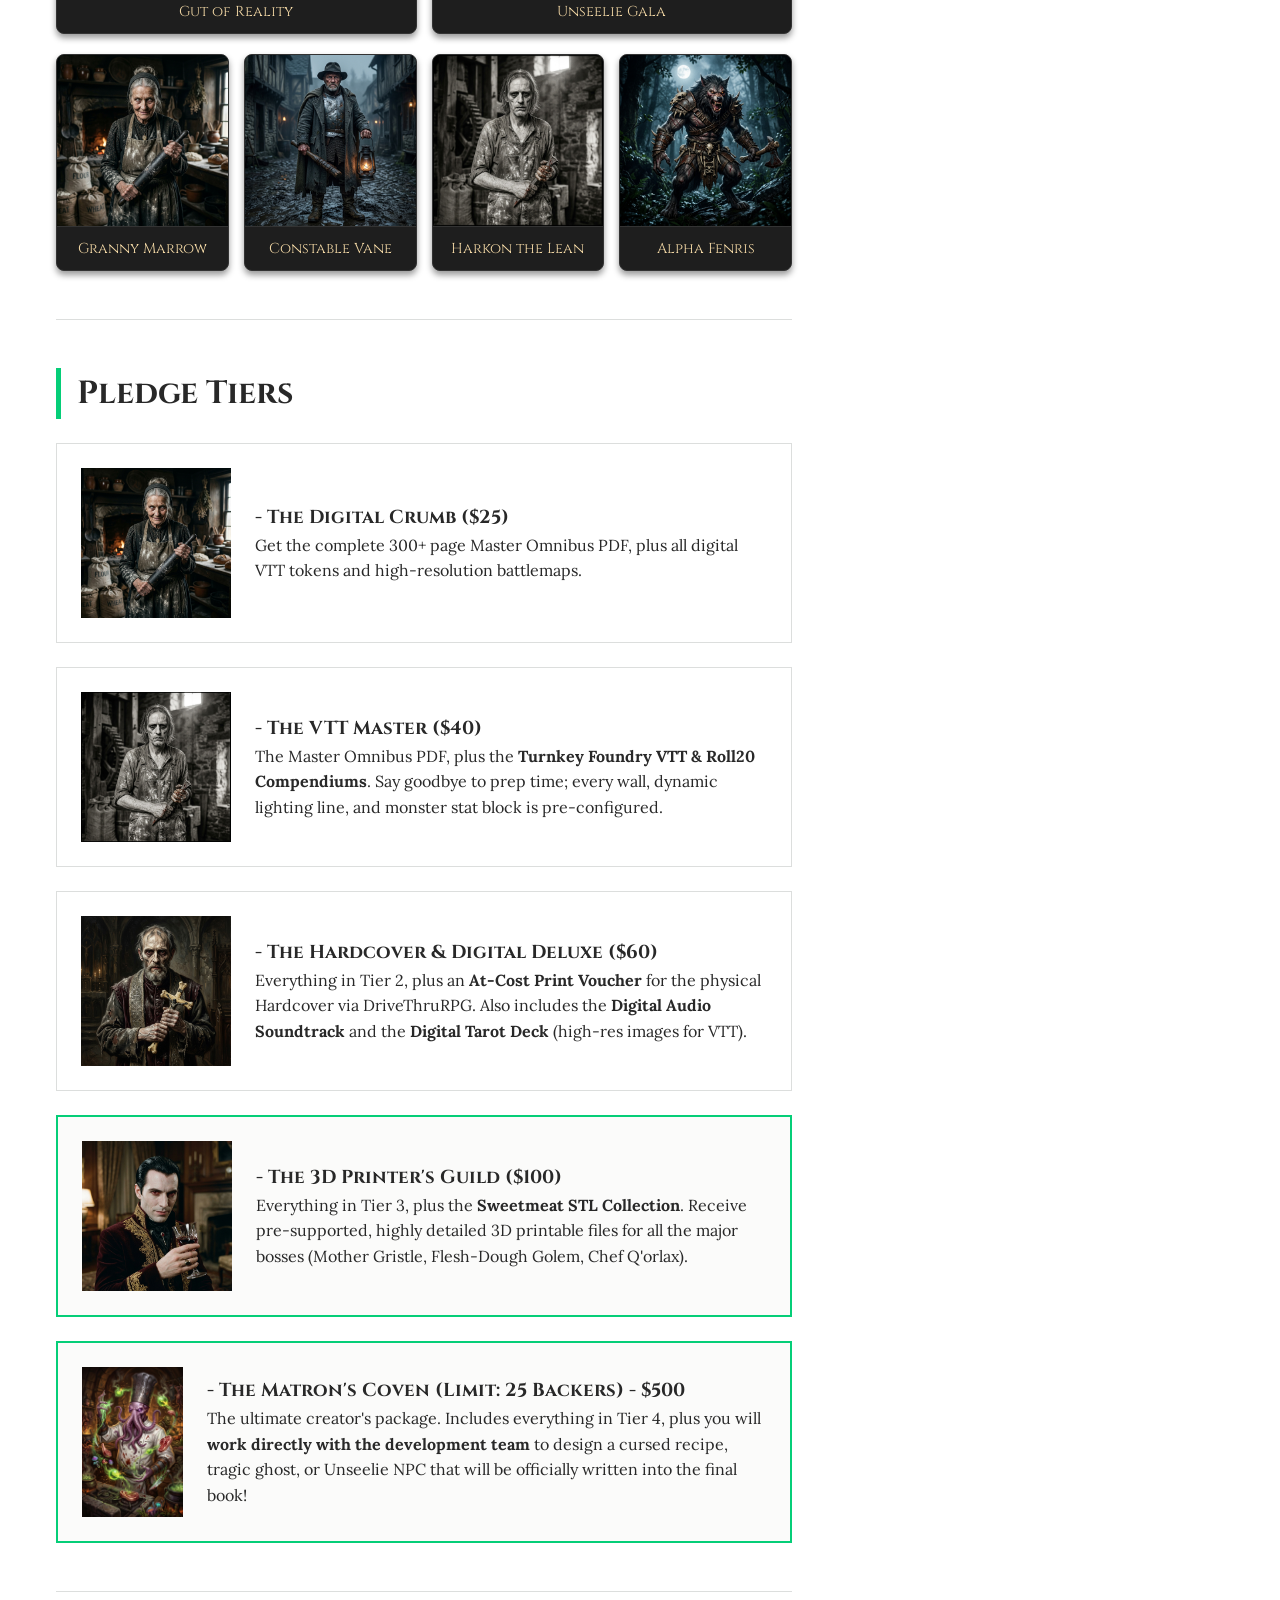
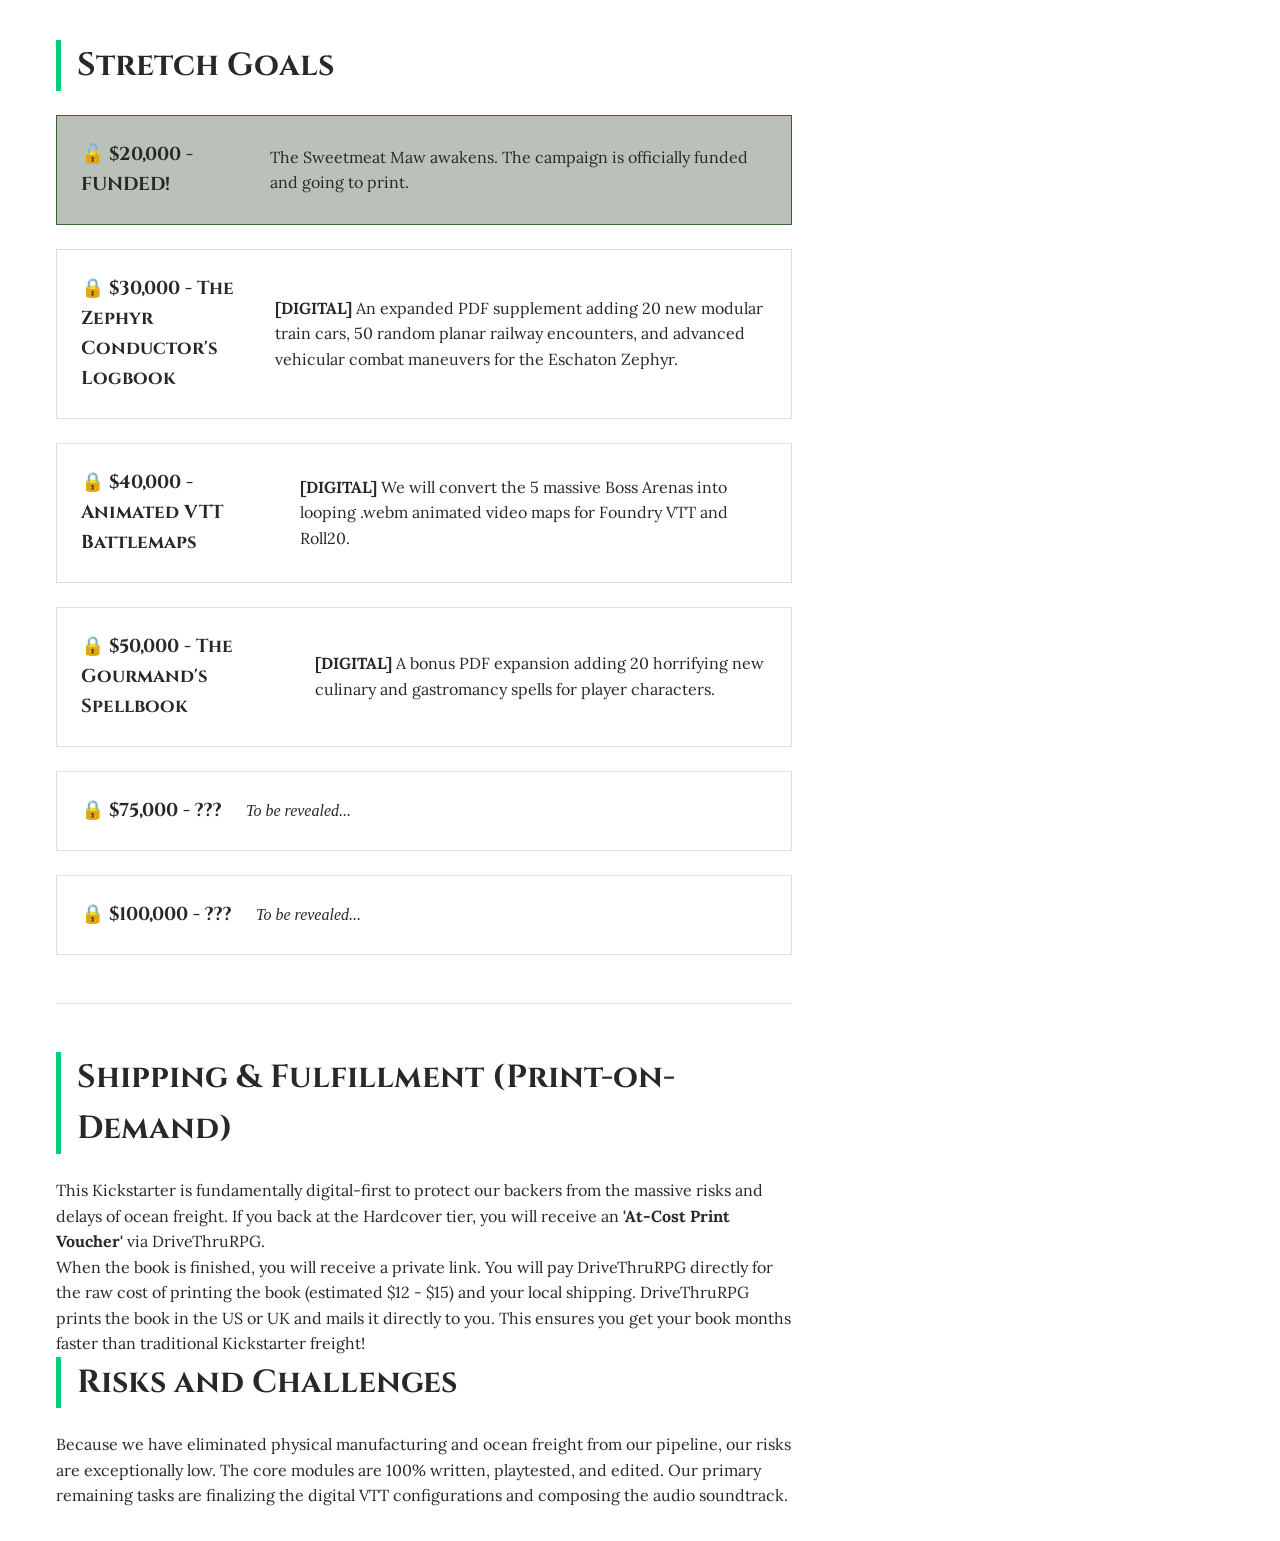
==== commit 3331e85d: "feat: pivot to digital-first Kickstarter strategy, added Taste Test, removed physical rewards" ====
--- a/index.html
+++ b/index.html
@@ -22,8 +22,8 @@
 
     <main class="project-container">
         <section class="hero-section">
-            <h1 class="project-title">The Carrion Knead: A Culinary Horror D&D Campaign</h1>
-            <p class="project-subtitle">A grimdark 300+ page gastromancy adventure spanning levels 1-20. Survive the Sweetmeat Maw, out-bake the Hags, and face the Elder Brain Refinery.</p>
+            <h1 class="project-title">The Carrion Knead: A Culinary Horror Campaign</h1>
+            <p class="project-subtitle">A grimdark 300+ page gastromancy adventure spanning levels 1-20. Fully Quad-System compatible (5E, 3.5e, Pathfinder 1E & 2E). Survive the Sweetmeat Maw, out-bake the Hags, and face the Elder Brain Refinery.</p>
             
             <div class="hero-grid">
                 <a href="trailer.html" style="text-decoration:none;"><div class="video-placeholder">
@@ -44,7 +44,11 @@
                     <button class="back-project-btn">Back this project</button>
                     
                     <a href="assets/The_Marrow_Thief_Promo.pdf" target="_blank" class="promo-download-btn" style="display: block; margin-top: 15px; padding: 12px; background-color: #f7f7f7; color: #05ce78; border: 2px solid #05ce78; border-radius: 4px; text-align: center; text-decoration: none; font-weight: bold; font-family: 'Lora', serif; transition: all 0.2s;">
-                        ð Download FREE Level 3 One-Shot
+                        🎁 Download FREE Level 3 One-Shot: The Marrow Thief
+                    </a>
+                    
+                    <a href="assets/Cellar_Scullery_Taste_Test.pdf" target="_blank" class="promo-download-btn" style="display: block; margin-top: 15px; padding: 12px; background-color: #f7f7f7; color: #ff5722; border: 2px solid #ff5722; border-radius: 4px; text-align: center; text-decoration: none; font-weight: bold; font-family: 'Lora', serif; transition: all 0.2s;">
+                        🩸 Download FREE 15-Page Taste Test: Cellar Scullery
                     </a>
 
                     <div class="project-links">
@@ -76,7 +80,7 @@
                     <li><strong>300+ Pages of Grimdark Fantasy:</strong> Take your characters from level 1 to 20 across four massive interconnected volumes.</li>
                     <li><strong>Macabre Harvesting System:</strong> Butcher fallen foes and bake their essences into magical confections.</li>
                     <li><strong>Phased Boss Arenas:</strong> Battle colossal food entities like the Flesh-Dough Golem and the 30-foot fiendish giants of the Planar Crucible.</li>
-                    <li><strong>Real-World DM Cookbook:</strong> Surprise your players at the table with actual physical recipes matching the cursed items in-game.</li>
+                    <li><strong>Digital DM Cookbook PDF:</strong> Surprise your players at the table with real-world recipes matching the cursed items in-game, formatted as a gorgeous digital cookbook.</li>
                 </ul>
 
                 
@@ -130,7 +134,7 @@
                 <div class="tier-card">
                     <img src="assets/vtt_token_granny_marrow.jpg" alt="Tier 1" class="tier-image">
                     <div class="tier-content">
-                        <h3> - The Digital Crumb (PDF)</h3>
+                        <h3> - The Digital Crumb ($25)</h3>
                         <p>Get the complete 300+ page Master Omnibus PDF, plus all digital VTT tokens and high-resolution battlemaps.</p>
                     </div>
                 </div>
@@ -138,44 +142,72 @@
                 <div class="tier-card">
                     <img src="assets/vtt_token_harkon_the_lean.jpg" alt="Tier 2" class="tier-image">
                     <div class="tier-content">
-                        <h3> - The Baker's Apprentice (Standard Hardcover)</h3>
-                        <p>The beautiful, offset-printed Standard Hardcover Omnibus. Also includes the complete Digital Crumb PDF and VTT bundle.</p>
+                        <h3> - The VTT Master ($40)</h3>
+                        <p>The Master Omnibus PDF, plus the <strong>Turnkey Foundry VTT & Roll20 Compendiums</strong>. Say goodbye to prep time; every wall, dynamic lighting line, and monster stat block is pre-configured.</p>
                     </div>
                 </div>
 
                 <div class="tier-card">
                     <img src="assets/vtt_token_father_theobald.jpg" alt="Tier 3" class="tier-image">
                     <div class="tier-content">
-                        <h3> - The Synaptic Scholar (Hardcover + Accessories)</h3>
-                        <p>The Standard Hardcover Omnibus, plus the physical <strong>Tarot Deck of the Unmade</strong> and a set of <strong>Custom Weighted Faux-Bone Resin Dice</strong>. Includes all digital rewards.</p>
+                        <h3> - The Hardcover & Digital Deluxe ($60)</h3>
+                        <p>Everything in Tier 2, plus an <strong>At-Cost Print Voucher</strong> for the physical Hardcover via DriveThruRPG. Also includes the <strong>Digital Audio Soundtrack</strong> and the <strong>Digital Tarot Deck</strong> (high-res images for VTT).</p>
                     </div>
                 </div>
 
                 <div class="tier-card premium-tier">
                     <img src="assets/vtt_token_baron_cassian_vael.jpg" alt="Tier 4" class="tier-image">
                     <div class="tier-content">
-                        <h3> - The Whale Tier: "The Butcher's Box"</h3>
-                        <p>The ultimate collector's edition. Shipped in a faux-leather butcher's parcel wrapped in butcher paper and twine. Includes the exclusive <strong>Faux-Leather Hardcover Omnibus</strong>, the physical Tarot Deck, Custom Bone Dice, the <strong>Physical GM Screen</strong>, and the <strong>Real-World DM Cookbook</strong>. Includes all digital rewards.</p>
-                    </div>
-                </div>
-                
-                <div class="divider"></div>
-
-                
-                <div class="divider"></div>
-                <h2 class="section-title" id="shipping">Shipping & Fulfillment</h2>
-                <p>We have partnered with global fulfillment centers to ensure VAT-friendly shipping to the US, EU, UK, and Australia. Shipping costs will be collected after the campaign via BackerKit based on the actual weight of your pledge tier. Note: The Butcher's Box is incredibly heavy (estimated 6-8 lbs).</p>
+                        <h3> - The 3D Printer's Guild ($100)</h3>
+                        <p>Everything in Tier 3, plus the <strong>Sweetmeat STL Collection</strong>. Receive pre-supported, highly detailed 3D printable files for all the major bosses (Mother Gristle, Flesh-Dough Golem, Chef Q'orlax).</p>
+                    </div>
+                </div>
+                
+                <div class="tier-card premium-tier">
+                    <img src="assets/portrait_chef_qorlax.jpg" alt="Tier 5" class="tier-image">
+                    <div class="tier-content">
+                        <h3> - The Matron's Coven (Limit: 25 Backers) - $500</h3>
+                        <p>The ultimate creator's package. Includes everything in Tier 4, plus you will <strong>work directly with the development team</strong> to design a cursed recipe, tragic ghost, or Unseelie NPC that will be officially written into the final book!</p>
+                    </div>
+                </div>
+                
+                <div class="divider"></div>
+
+                <h2 class="section-title" id="stretch-goals">Stretch Goals</h2>
+                <div class="stretch-goal-list">
+                    <div class="stretch-goal unlocked">
+                        <h3>🔓 $20,000 - FUNDED!</h3>
+                        <p>The Sweetmeat Maw awakens. The campaign is officially funded and going to print.</p>
+                    </div>
+                    <div class="stretch-goal">
+                        <h3>🔒 $30,000 - The Zephyr Conductor's Logbook</h3>
+                        <p><strong>[DIGITAL]</strong> An expanded PDF supplement adding 20 new modular train cars, 50 random planar railway encounters, and advanced vehicular combat maneuvers for the Eschaton Zephyr.</p>
+                    </div>
+                    <div class="stretch-goal">
+                        <h3>🔒 $40,000 - Animated VTT Battlemaps</h3>
+                        <p><strong>[DIGITAL]</strong> We will convert the 5 massive Boss Arenas into looping .webm animated video maps for Foundry VTT and Roll20.</p>
+                    </div>
+                    <div class="stretch-goal">
+                        <h3>🔒 $50,000 - The Gourmand's Spellbook</h3>
+                        <p><strong>[DIGITAL]</strong> A bonus PDF expansion adding 20 horrifying new culinary and gastromancy spells for player characters.</p>
+                    </div>
+                    <div class="stretch-goal mystery">
+                        <h3>🔒 $75,000 - ???</h3>
+                        <p><em>To be revealed...</em></p>
+                    </div>
+                    <div class="stretch-goal mystery">
+                        <h3>🔒 $100,000 - ???</h3>
+                        <p><em>To be revealed...</em></p>
+                    </div>
+                </div>
+                
+                <div class="divider"></div>
+                <h2 class="section-title" id="shipping">Shipping & Fulfillment (Print-on-Demand)</h2>
+                <p>This Kickstarter is fundamentally digital-first to protect our backers from the massive risks and delays of ocean freight. If you back at the Hardcover tier, you will receive an <strong>'At-Cost Print Voucher'</strong> via DriveThruRPG.</p>
+                <p>When the book is finished, you will receive a private link. You will pay DriveThruRPG directly for the raw cost of printing the book (estimated $12 - $15) and your local shipping. DriveThruRPG prints the book in the US or UK and mails it directly to you. This ensures you get your book months faster than traditional Kickstarter freight!</p>
                 
                 <h2 class="section-title" id="risks">Risks and Challenges</h2>
-                <p>This is our most ambitious project yet. The core modules are 100% written, playtested, and edited. Our primary risks lie in the physical manufacturing delays of the Collector's Edition Butcher's Box, specifically the custom dice molding and faux-leather binding. We have padded our delivery estimates by 3 months to account for global freight delays.</p>
-
-            
-                <div class="divider"></div>
-                <h2 class="section-title" id="shipping">Shipping & Fulfillment</h2>
-                <p>We have partnered with global fulfillment centers to ensure VAT-friendly shipping to the US, EU, UK, and Australia. Shipping costs will be collected after the campaign via BackerKit based on the actual weight of your pledge tier. Note: The Butcher's Box is incredibly heavy (estimated 6-8 lbs).</p>
-                
-                <h2 class="section-title" id="risks">Risks and Challenges</h2>
-                <p>This is our most ambitious project yet. The core modules are 100% written, playtested, and edited. Our primary risks lie in the physical manufacturing delays of the Collector's Edition Butcher's Box, specifically the custom dice molding and faux-leather binding. We have padded our delivery estimates by 3 months to account for global freight delays.</p>
+                <p>Because we have eliminated physical manufacturing and ocean freight from our pipeline, our risks are exceptionally low. The core modules are 100% written, playtested, and edited. Our primary remaining tasks are finalizing the digital VTT configurations and composing the audio soundtrack.</p>
 
             </div>
             <div class="sidebar">
